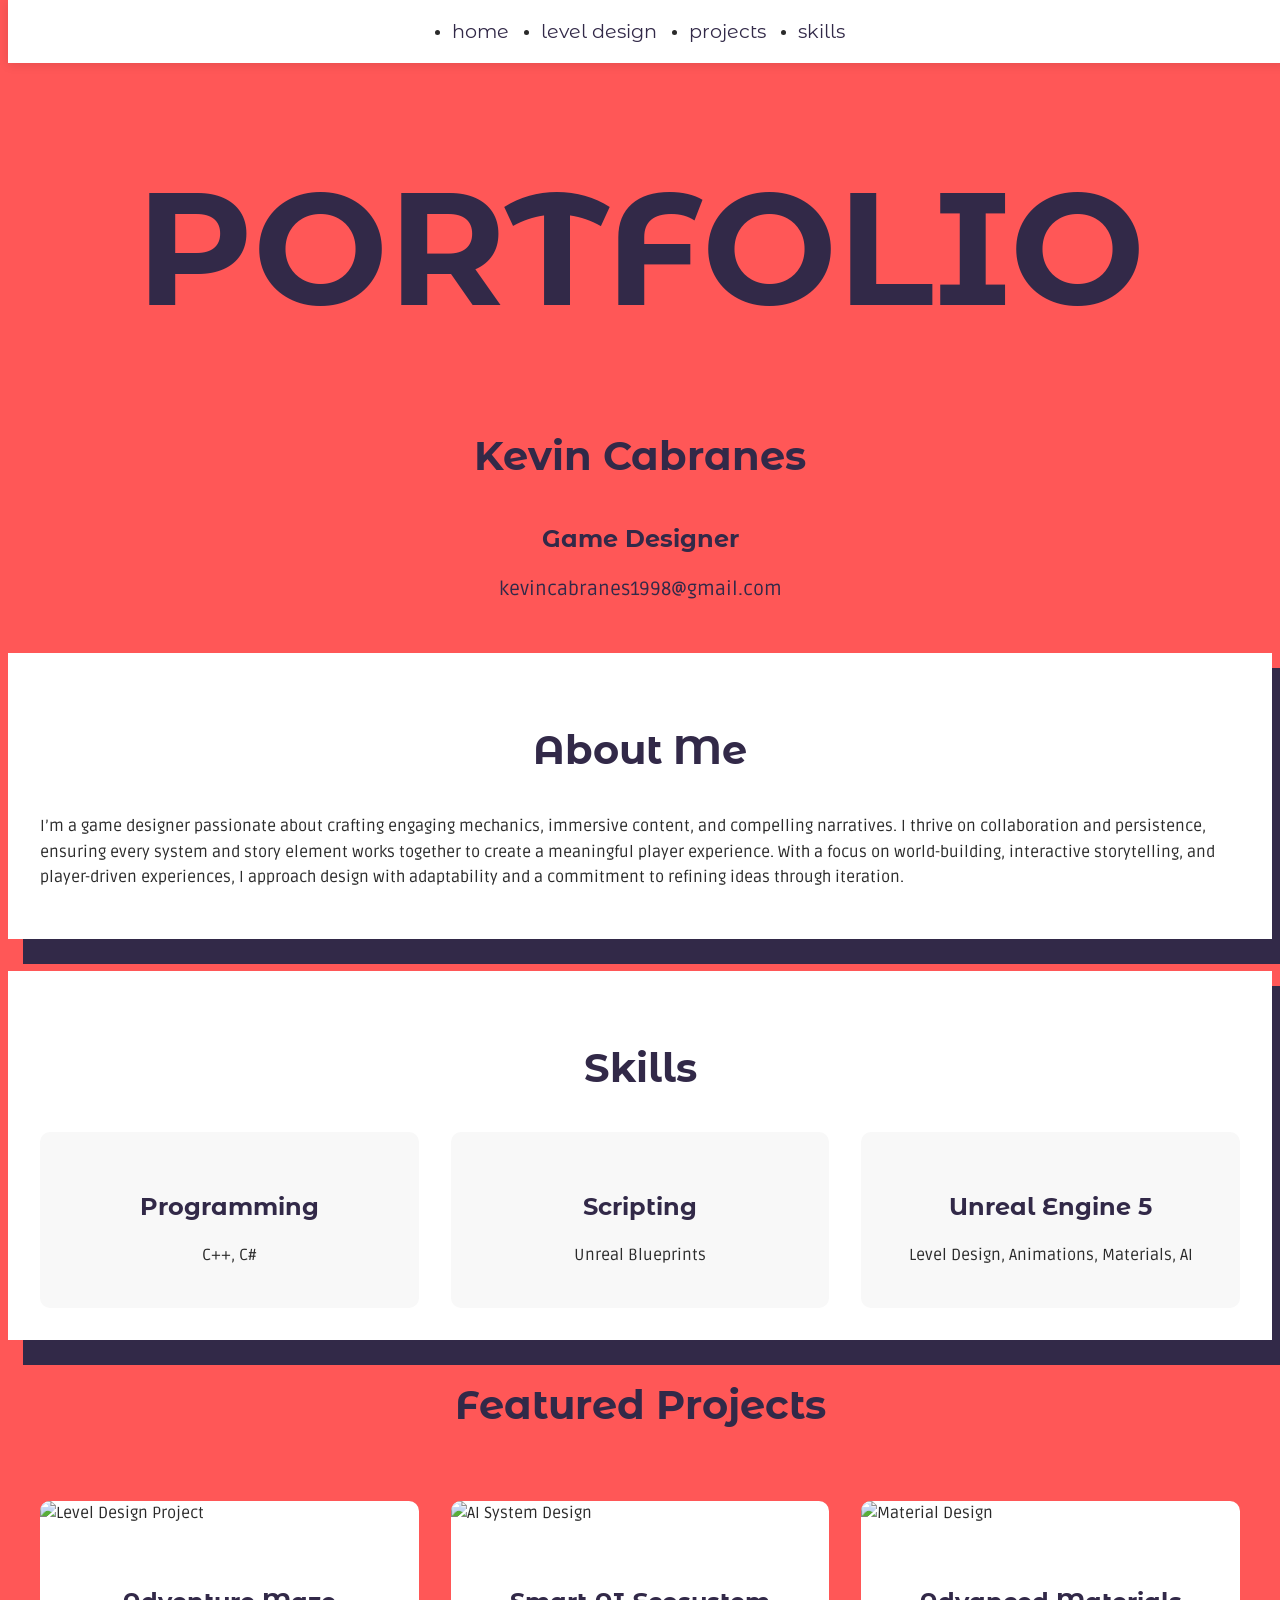
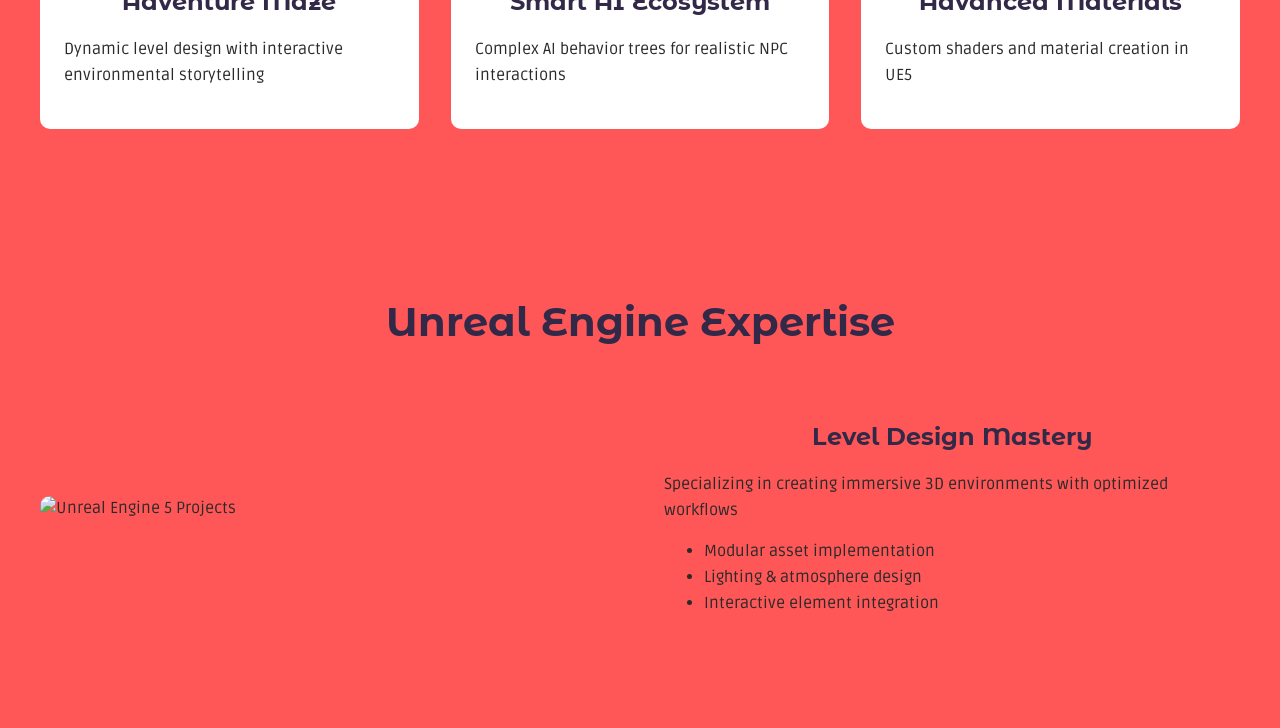
==== index.html @ a1270a38 "Update" ====
<!DOCTYPE html>
<html lang="en">
<head>
    <meta charset="UTF-8">
    <meta name="viewport" content="width=device-width, initial-scale=1.0">
    <title>Kevin Cabranes - Portfolio</title>
    <link rel="stylesheet" href="styles.css">
    <link href="https://fonts.googleapis.com/css2?family=Ruda:wght@400;700&display=swap" rel="stylesheet">
    <link href="https://fonts.googleapis.com/css2?family=Montserrat+Alternates:wght@700&display=swap" rel="stylesheet">
</head>
<body>
    <header>
        <nav>
            <ul>             
                <li><a href="#home">home</a></li>
                <li><a href="#level-design">level design</a></li>
                <li><a href="#presentation">projects</a></li>
                <li><a href="#skills">skills</a></li>
            </ul>
        </nav>
    </header>

    <main>
        <section id="home" class="portfolio">
            <h1>PORTFOLIO</h1>
        </section>

        <section class="name-info">
            <h2>Kevin Cabranes</h2>
            <h3>Game Designer</h3>
            
            <a href="mailto:kevincabranes1998@gmail.com" class="email">kevincabranes1998@gmail.com</a>
        </section>

        <section id="about" class="about-me card">
            <h2>About Me</h2>
            <p>
                I’m a game designer passionate about crafting engaging mechanics, immersive content, and compelling narratives. I thrive on collaboration and persistence, ensuring every system and story element works together to create a meaningful player experience. With a focus on world-building, interactive storytelling, and player-driven experiences, I approach design with adaptability and a commitment to refining ideas through iteration.
            </p>
        </section>

        <section id="skills" class="skills card">
            <h2>Skills</h2>
            <div class="skills-grid">
                <div class="skill-item">
                    <h3>Programming</h3>
                    <p>C++, C#</p>
                </div>
                <div class="skill-item">
                    <h3>Scripting</h3>
                    <p>Unreal Blueprints</p>
                </div>
                <div class="skill-item">
                    <h3>Unreal Engine 5</h3>
                    <p>Level Design, Animations, Materials, AI</p>
                </div>
            </div>
        </section>

        <section id="presentation" class="presentation">
            <h2>Featured Projects</h2>
            <div class="projects-grid">
                <article class="project-card">
                    <img src="images/project1.jpg" alt="Level Design Project">
                    <div class="project-info">
                        <h3>Adventure Maze</h3>
                        <p>Dynamic level design with interactive environmental storytelling</p>
                    </div>
                </article>
                <article class="project-card">
                    <img src="images/project2.jpg" alt="AI System Design">
                    <div class="project-info">
                        <h3>Smart AI Ecosystem</h3>
                        <p>Complex AI behavior trees for realistic NPC interactions</p>
                    </div>
                </article>
                <article class="project-card">
                    <img src="images/project3.jpg" alt="Material Design">
                    <div class="project-info">
                        <h3>Advanced Materials</h3>
                        <p>Custom shaders and material creation in UE5</p>
                    </div>
                </article>
            </div>
        </section>

        <section id="level-design" class="unreal-section">
            <h2>Unreal Engine Expertise</h2>
            <div class="engine-content">
                <img src="images/ue5-showcase.jpg" alt="Unreal Engine 5 Projects">
                <div class="engine-info">
                    <h3>Level Design Mastery</h3>
                    <p>Specializing in creating immersive 3D environments with optimized workflows</p>
                    <ul class="features-list">
                        <li>Modular asset implementation</li>
                        <li>Lighting & atmosphere design</li>
                        <li>Interactive element integration</li>
                    </ul>
                </div>
            </div>
        </section>
    </main>

    <script src="script.js"></script> 
</body>
</html>
---- styles.css ----
/* Base Styles a*/
:root {
    --primary-color: #ff5757;
    --secondary-color: #322948;
    --background-color: #fff;
    --text-dark: #2a2a2a;
}

body {
    background-color: var(--primary-color);
    color: var(--text-dark);
    font-family: 'Ruda', sans-serif;
    line-height: 1.6;
    padding-top: 80px;
}

/* Header & Navigation */
header {
    position: fixed;
    top: 0;
    width: 100%;
    background: var(--background-color);
    padding: 1rem 0;
    box-shadow: 0 2px 10px rgba(0,0,0,0.1);
    z-index: 1000;
}

nav ul {
    display: flex;
    justify-content: center;
    gap: 2rem;
    padding: 0;
    margin: 0;
}

nav a {
    color: var(--secondary-color);
    text-decoration: none;
    font-family: 'Montserrat Alternates', sans-serif;
    font-size: 1.2rem;
    transition: color 0.3s ease;
}

nav a:hover {
    color: var(--primary-color);
}

/* Main Content Sections */
.card {
    background: var(--background-color);
    margin: 2rem auto;
    padding: 2rem;
    max-width: 1200px;
    box-shadow: 20px 20px 0 5px var(--secondary-color);
}

.portfolio h1 , h3{
    font-size: clamp(4rem, 15vw, 10rem);
    color: var(--secondary-color);
    text-align: center;
    margin: 2rem 0;
    font-family: 'Montserrat Alternates', sans-serif;
}

.name-info {
    text-align: center;
    margin: 3rem 0;
}

.name-info h2 {
    font-size: 2.5rem;
    margin-bottom: 0.5rem;
}

.email {
    font-size: 1.2rem;
    color: var(--secondary-color);
    text-decoration: none;
}

/* Projects Grid */
.projects-grid {
    display: grid;
    grid-template-columns: repeat(auto-fit, minmax(300px, 1fr));
    gap: 2rem;
    padding: 2rem;
    max-width: 1400px;
    margin: 0 auto;
}

.project-card {
    background: var(--background-color);
    border-radius: 10px;
    overflow: hidden;
    transition: transform 0.3s ease;
}

.project-card:hover {
    transform: translateY(-5px);
}

.project-card img {
    width: 100%;
    height: 200px;
    object-fit: cover;
}

.project-info {
    padding: 1.5rem;
}

/* Skills Grid */
.skills-grid {
    display: grid;
    grid-template-columns: repeat(auto-fit, minmax(250px, 1fr));
    gap: 2rem;
    margin-top: 2rem;
}

.skill-item {
    text-align: center;
    padding: 1.5rem;
    background: #f8f8f8;
    border-radius: 10px;
}

/* Unreal Engine Section */
.unreal-section {
    max-width: 1400px;
    margin: 4rem auto;
    padding: 2rem;
}

.engine-content {
    display: grid;
    grid-template-columns: 1fr 1fr;
    gap: 3rem;
    align-items: center;
}

.engine-content img {
    width: 100%;
    border-radius: 10px;
}

@media (max-width: 768px) {
    .engine-content {
        grid-template-columns: 1fr;
    }
    
    nav ul {
        flex-wrap: wrap;
        gap: 1rem;
    }
    
    .projects-grid {
        grid-template-columns: 1fr;
    }
}

/* Typography */
h2 {
    font-family: 'Montserrat Alternates', sans-serif;
    color: var(--secondary-color);
    font-size: 2.5rem;
    margin-bottom: 2rem;
    text-align: center;
}

h3 {
    font-size: 1.5rem;
    margin-bottom: 1rem;
}
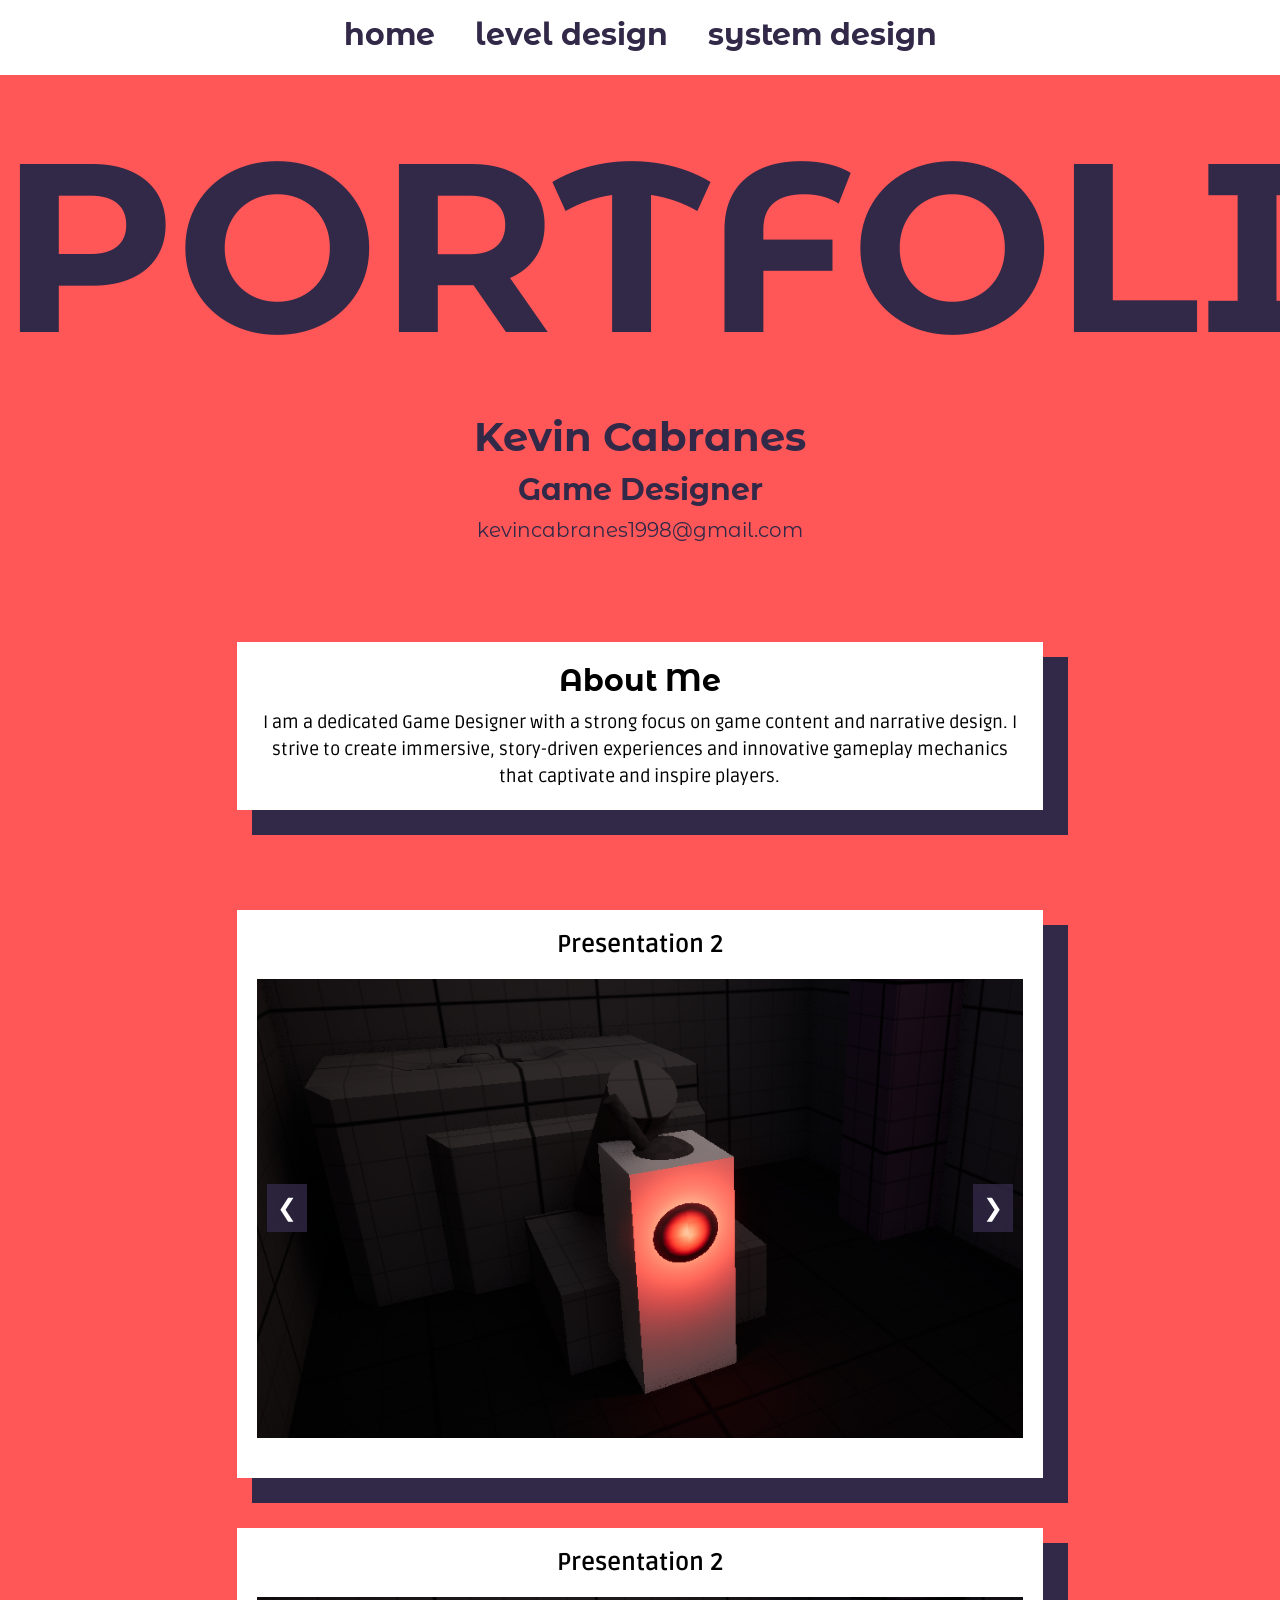
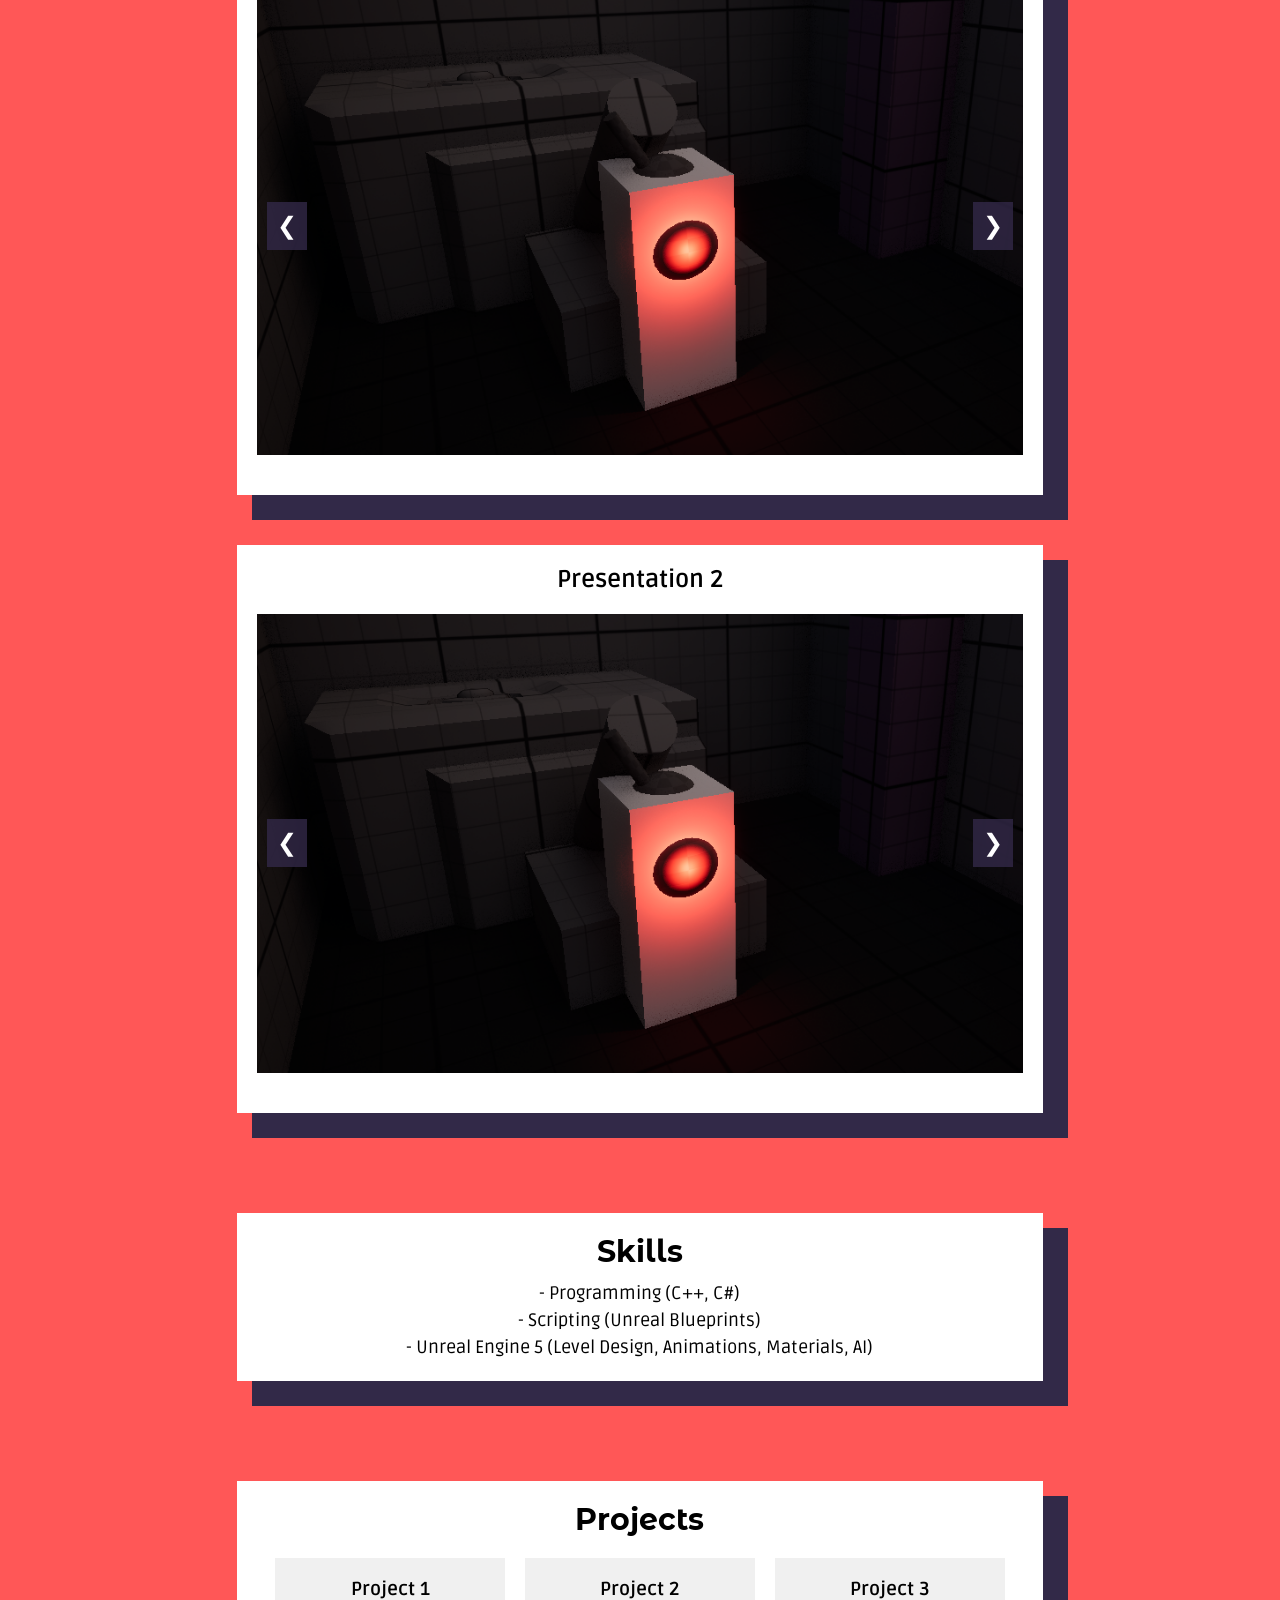
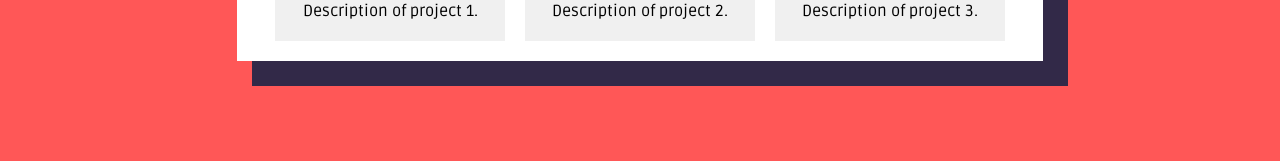
==== commit fb0efdae: "Diablo" ====
--- a/index.html
+++ b/index.html
@@ -1,106 +1,99 @@
 <!DOCTYPE html>
 <html lang="en">
 <head>
-    <meta charset="UTF-8">
-    <meta name="viewport" content="width=device-width, initial-scale=1.0">
-    <title>Kevin Cabranes - Portfolio</title>
-    <link rel="stylesheet" href="styles.css">
-    <link href="https://fonts.googleapis.com/css2?family=Ruda:wght@400;700&display=swap" rel="stylesheet">
-    <link href="https://fonts.googleapis.com/css2?family=Montserrat+Alternates:wght@700&display=swap" rel="stylesheet">
+  <meta charset="UTF-8" />
+  <meta name="viewport" content="width=device-width, initial-scale=1.0" />
+  <meta name="description" content="Kevin Cabranes Portfolio - Game Design and Level Design" />
+  <title>Kevin Cabranes Portfolio</title>
+  <link rel="stylesheet" href="styles.css" />
+  <!-- Google Fonts -->
+  <link href="https://fonts.googleapis.com/css2?family=Ruda:wght@400;700&display=swap" rel="stylesheet" />
+  <link href="https://fonts.googleapis.com/css2?family=Montserrat+Alternates:wght@700&display=swap" rel="stylesheet" />
 </head>
 <body>
-    <header>
-        <nav>
-            <ul>             
-                <li><a href="#home">home</a></li>
-                <li><a href="#level-design">level design</a></li>
-                <li><a href="#presentation">projects</a></li>
-                <li><a href="#skills">skills</a></li>
-            </ul>
-        </nav>
-    </header>
+  <header>
+    <nav>
+      <ul>
+        <li class="home"><a href="index.html">home</a></li>
+        <li class="gamedesign"><a href="#LevelDesign">level design</a></li>
+        <li class="animation"><a href="#">system design</a></li>
+      </ul>
+    </nav>
+  </header>
 
-    <main>
-        <section id="home" class="portfolio">
-            <h1>PORTFOLIO</h1>
-        </section>
+  <section class="portfolio">
+    <h1>PORTFOLIO</h1>
+  </section>
 
-        <section class="name-info">
-            <h2>Kevin Cabranes</h2>
-            <h3>Game Designer</h3>
-            
-            <a href="mailto:kevincabranes1998@gmail.com" class="email">kevincabranes1998@gmail.com</a>
-        </section>
+  <section class="NameInfo">
+    <h3>Kevin Cabranes</h3>
+    <h4>Game Designer</h4>
+    <p>kevincabranes1998@gmail.com</p>
+  </section>
 
-        <section id="about" class="about-me card">
-            <h2>About Me</h2>
-            <p>
-                I’m a game designer passionate about crafting engaging mechanics, immersive content, and compelling narratives. I thrive on collaboration and persistence, ensuring every system and story element works together to create a meaningful player experience. With a focus on world-building, interactive storytelling, and player-driven experiences, I approach design with adaptability and a commitment to refining ideas through iteration.
-            </p>
-        </section>
+  <section class="about-me" id="aboutme">
+    <h2>About Me</h2>
+    <p>
+      I am a dedicated Game Designer with a strong focus on game content and narrative design. I strive to create immersive, story-driven experiences and innovative gameplay mechanics that captivate and inspire players.
+    </p>
+  </section>
 
-        <section id="skills" class="skills card">
-            <h2>Skills</h2>
-            <div class="skills-grid">
-                <div class="skill-item">
-                    <h3>Programming</h3>
-                    <p>C++, C#</p>
-                </div>
-                <div class="skill-item">
-                    <h3>Scripting</h3>
-                    <p>Unreal Blueprints</p>
-                </div>
-                <div class="skill-item">
-                    <h3>Unreal Engine 5</h3>
-                    <p>Level Design, Animations, Materials, AI</p>
-                </div>
-            </div>
-        </section>
+  <!-- Presentation Slider moved right after About Me -->
+  <section class="slider" id="slider2">
+    <h2>Presentation 2</h2>
+    <div class="slider-container" data-images='["images/Affordance.png", "images/GuidingLines.png", "images/Landmarks.png"]'>
+      <button class="slider-btn prev">&#10094;</button>
+      <img class="slider-image" src="images/Affordance.png" alt="Slide 1" />
+      <button class="slider-btn next">&#10095;</button>
+    </div>
+  </section>
 
-        <section id="presentation" class="presentation">
-            <h2>Featured Projects</h2>
-            <div class="projects-grid">
-                <article class="project-card">
-                    <img src="images/project1.jpg" alt="Level Design Project">
-                    <div class="project-info">
-                        <h3>Adventure Maze</h3>
-                        <p>Dynamic level design with interactive environmental storytelling</p>
-                    </div>
-                </article>
-                <article class="project-card">
-                    <img src="images/project2.jpg" alt="AI System Design">
-                    <div class="project-info">
-                        <h3>Smart AI Ecosystem</h3>
-                        <p>Complex AI behavior trees for realistic NPC interactions</p>
-                    </div>
-                </article>
-                <article class="project-card">
-                    <img src="images/project3.jpg" alt="Material Design">
-                    <div class="project-info">
-                        <h3>Advanced Materials</h3>
-                        <p>Custom shaders and material creation in UE5</p>
-                    </div>
-                </article>
-            </div>
-        </section>
 
-        <section id="level-design" class="unreal-section">
-            <h2>Unreal Engine Expertise</h2>
-            <div class="engine-content">
-                <img src="images/ue5-showcase.jpg" alt="Unreal Engine 5 Projects">
-                <div class="engine-info">
-                    <h3>Level Design Mastery</h3>
-                    <p>Specializing in creating immersive 3D environments with optimized workflows</p>
-                    <ul class="features-list">
-                        <li>Modular asset implementation</li>
-                        <li>Lighting & atmosphere design</li>
-                        <li>Interactive element integration</li>
-                    </ul>
-                </div>
-            </div>
-        </section>
-    </main>
+  <section class="slider" id="slider2">
+    <h2>Presentation 2</h2>
+    <div class="slider-container" data-images='["images/Affordance.png", "images/GuidingLines.png", "images/Landmarks.png"]'>
+      <button class="slider-btn prev">&#10094;</button>
+      <img class="slider-image" src="images/Affordance.png" alt="Slide 1" />
+      <button class="slider-btn next">&#10095;</button>
+    </div>
+  </section>
 
-    <script src="script.js"></script> 
+  <section class="slider" id="slider2">
+    <h2>Presentation 2</h2>
+    <div class="slider-container" data-images='["images/Affordance.png", "images/GuidingLines.png", "images/Landmarks.png"]'>
+      <button class="slider-btn prev">&#10094;</button>
+      <img class="slider-image" src="images/Affordance.png" alt="Slide 1" />
+      <button class="slider-btn next">&#10095;</button>
+    </div>
+  </section>
+
+  <section class="experience">
+    <h2>Skills</h2>
+    <p>- Programming (C++, C#)</p>
+    <p>- Scripting (Unreal Blueprints)</p>
+    <p>- Unreal Engine 5 (Level Design, Animations, Materials, AI)</p>
+  </section>
+
+
+  <!-- Projects Section with Floating Boxes -->
+  <section class="projects">
+    <h2>Projects</h2>
+    <div class="project-container">
+      <div class="project-box">
+        <h3>Project 1</h3>
+        <p>Description of project 1.</p>
+      </div>
+      <div class="project-box">
+        <h3>Project 2</h3>
+        <p>Description of project 2.</p>
+      </div>
+      <div class="project-box">
+        <h3>Project 3</h3>
+        <p>Description of project 3.</p>
+      </div>
+    </div>
+  </section>
+
+  <script src="script.js"></script>
 </body>
-</html>+</html>
--- a/styles.css
+++ b/styles.css
@@ -1,173 +1,251 @@
-/* Base Styles a*/
-:root {
-    --primary-color: #ff5757;
-    --secondary-color: #322948;
-    --background-color: #fff;
-    --text-dark: #2a2a2a;
-}
-
-body {
-    background-color: var(--primary-color);
-    color: var(--text-dark);
+/* Reset basic elements */
+* {
+    box-sizing: border-box;
+    margin: 0;
+    padding: 0;
+  }
+  
+  /* Body styling */
+  body {
+    background-color: #ff5757;
     font-family: 'Ruda', sans-serif;
-    line-height: 1.6;
-    padding-top: 80px;
-}
-
-/* Header & Navigation */
-header {
+  }
+  
+  /* Header and Navigation with slide-down animation */
+  header {
+    padding: 1rem;
     position: fixed;
+    height: 75px;
+    width: 100%;
     top: 0;
-    width: 100%;
-    background: var(--background-color);
-    padding: 1rem 0;
-    box-shadow: 0 2px 10px rgba(0,0,0,0.1);
+    left: 0;
+    background-color: #fff;
+    text-align: center;
     z-index: 1000;
-}
-
-nav ul {
+    animation: slideDown 1s ease;
+  }
+  
+  @keyframes slideDown {
+    from {
+      transform: translateY(-100%);
+    }
+    to {
+      transform: translateY(0);
+    }
+  }
+  
+  header nav ul {
     display: flex;
     justify-content: center;
-    gap: 2rem;
-    padding: 0;
-    margin: 0;
-}
-
-nav a {
-    color: var(--secondary-color);
+    list-style: none;
+  }
+  
+  header nav ul li {
+    margin: 0 20px;
+  }
+  
+  header nav ul li a {
     text-decoration: none;
     font-family: 'Montserrat Alternates', sans-serif;
-    font-size: 1.2rem;
-    transition: color 0.3s ease;
-}
-
-nav a:hover {
-    color: var(--primary-color);
-}
-
-/* Main Content Sections */
-.card {
-    background: var(--background-color);
-    margin: 2rem auto;
-    padding: 2rem;
-    max-width: 1200px;
-    box-shadow: 20px 20px 0 5px var(--secondary-color);
-}
-
-.portfolio h1 , h3{
-    font-size: clamp(4rem, 15vw, 10rem);
-    color: var(--secondary-color);
-    text-align: center;
-    margin: 2rem 0;
-    font-family: 'Montserrat Alternates', sans-serif;
-}
-
-.name-info {
-    text-align: center;
-    margin: 3rem 0;
-}
-
-.name-info h2 {
-    font-size: 2.5rem;
-    margin-bottom: 0.5rem;
-}
-
-.email {
-    font-size: 1.2rem;
-    color: var(--secondary-color);
-    text-decoration: none;
-}
-
-/* Projects Grid */
-.projects-grid {
-    display: grid;
-    grid-template-columns: repeat(auto-fit, minmax(300px, 1fr));
-    gap: 2rem;
-    padding: 2rem;
-    max-width: 1400px;
+    color: #322948;
+    font-size: 30px;
+    font-weight: bold;
+  }
+  
+  /* Portfolio Section */
+  .portfolio {
+    text-align: center;
+    color: #322948;
+    font-family: 'Montserrat Alternates', sans-serif;
+    font-size: 160px;
+    margin-top: 100px; /* Prevents overlap with the fixed header */
+  }
+  
+  /* Name and Info Section */
+  .NameInfo {
+    text-align: center;
+    font-family: 'Montserrat Alternates', sans-serif;
+    color: #322948;
+    margin: 20px 0;
+  }
+  
+  .NameInfo h3 {
+    font-size: 40px;
+  }
+  
+  .NameInfo h4 {
+    font-size: 30px;
+    margin: 10px 0;
+  }
+  
+  .NameInfo p {
+    font-size: 20px;
+  }
+  
+  /* About Me Section */
+  .about-me {
+    background-color: #fff;
+    margin: 100px auto;
+    padding: 20px;
+    width: 63%;
+    box-shadow: 20px 20px 0px 5px #322948;
+    text-align: center;
+  }
+  
+  .about-me h2 {
+    font-size: 30px;
+    font-family: 'Montserrat Alternates', sans-serif;
+    margin-bottom: 10px;
+  }
+  
+  .about-me p {
+    font-size: 18px;
+    line-height: 1.5;
+  }
+  
+  /* Slider Presentation Section */
+  .slider {
+    background-color: #fff;
+    margin: 50px auto;
+    padding: 20px;
+    width: 63%;
+    box-shadow: 20px 20px 0px 5px #322948;
+    text-align: center;
+  }
+  
+  .slider-container {
+    position: relative;
+    max-width: 100%;
+    margin: 20px auto;
+  }
+  
+  .slider-container img.slider-image {
+    width: 100%;
+    height: auto;
+    display: block;
+  }
+  
+  .slider-btn {
+    position: absolute;
+    top: 50%;
+    transform: translateY(-50%);
+    background-color: rgba(50, 41, 72, 0.8);
+    color: #fff;
+    border: none;
+    padding: 10px;
+    cursor: pointer;
+    font-size: 24px;
+  }
+  
+  .slider-btn.prev {
+    left: 10px;
+  }
+  
+  .slider-btn.next {
+    right: 10px;
+  }
+  
+  /* Experience Section */
+  .experience {
+    background-color: #fff;
+    margin: 100px auto;
+    padding: 20px;
+    width: 63%;
+    box-shadow: 20px 20px 0px 5px #322948;
+    text-align: center;
+  }
+  
+  .experience h2 {
+    font-size: 30px;
+    font-family: 'Montserrat Alternates', sans-serif;
+    margin-bottom: 10px;
+  }
+  
+  .experience p {
+    font-size: 18px;
+    line-height: 1.5;
+  }
+  
+  /* Unreal Engine Section */
+  .unreal-engineLabel {
+    padding-top: 15%;
+    margin-left: -15%;
+  }
+  
+  .UnrealText {
+    aspect-ratio: 16/10;
+    height: 300px;
+    width: 60%;
+    display: block;
     margin: 0 auto;
-}
-
-.project-card {
-    background: var(--background-color);
-    border-radius: 10px;
-    overflow: hidden;
-    transition: transform 0.3s ease;
-}
-
-.project-card:hover {
-    transform: translateY(-5px);
-}
-
-.project-card img {
-    width: 100%;
-    height: 200px;
-    object-fit: cover;
-}
-
-.project-info {
-    padding: 1.5rem;
-}
-
-/* Skills Grid */
-.skills-grid {
-    display: grid;
-    grid-template-columns: repeat(auto-fit, minmax(250px, 1fr));
-    gap: 2rem;
-    margin-top: 2rem;
-}
-
-.skill-item {
-    text-align: center;
-    padding: 1.5rem;
-    background: #f8f8f8;
-    border-radius: 10px;
-}
-
-/* Unreal Engine Section */
-.unreal-section {
-    max-width: 1400px;
-    margin: 4rem auto;
-    padding: 2rem;
-}
-
-.engine-content {
-    display: grid;
-    grid-template-columns: 1fr 1fr;
-    gap: 3rem;
-    align-items: center;
-}
-
-.engine-content img {
-    width: 100%;
-    border-radius: 10px;
-}
-
-@media (max-width: 768px) {
-    .engine-content {
-        grid-template-columns: 1fr;
-    }
-    
-    nav ul {
-        flex-wrap: wrap;
-        gap: 1rem;
-    }
-    
-    .projects-grid {
-        grid-template-columns: 1fr;
-    }
-}
-
-/* Typography */
-h2 {
-    font-family: 'Montserrat Alternates', sans-serif;
-    color: var(--secondary-color);
-    font-size: 2.5rem;
-    margin-bottom: 2rem;
-    text-align: center;
-}
-
-h3 {
-    font-size: 1.5rem;
-    margin-bottom: 1rem;
-}+  }
+  
+  /* Level Design Section */
+  .DesignText {
+    padding-top: 10%;
+    padding-left: 30%;
+    height: 60px;
+    width: 800px;
+    display: block;
+    margin: 0 auto;
+  }
+  
+  /* Projects Section with Floating Boxes */
+  .projects {
+    background-color: #fff;
+    margin: 100px auto;
+    padding: 20px;
+    width: 63%;
+    box-shadow: 20px 20px 0px 5px #322948;
+    text-align: center;
+  }
+  
+  .projects h2 {
+    font-size: 30px;
+    font-family: 'Montserrat Alternates', sans-serif;
+    margin-bottom: 20px;
+  }
+  
+  .project-container {
+    display: flex;
+    flex-wrap: wrap;
+    justify-content: center;
+    gap: 20px;
+  }
+  
+  .project-box {
+    background-color: #f0f0f0;
+    padding: 20px;
+    width: 30%;
+    transition: transform 0.3s ease, box-shadow 0.3s ease;
+    cursor: pointer;
+  }
+  
+  .project-box:hover {
+    transform: translateY(-10px);
+    box-shadow: 0 10px 20px rgba(0, 0, 0, 0.2);
+  }
+  
+  /* Responsive Styling */
+  @media screen and (max-width: 768px) {
+    .portfolio {
+      font-size: 80px;
+    }
+    .about-me,
+    .experience,
+    .slider,
+    .projects {
+      width: 90%;
+      margin: 50px auto;
+    }
+    header nav ul li {
+      margin: 0 10px;
+    }
+    header nav ul li a {
+      font-size: 20px;
+    }
+    .project-box {
+      width: 90%;
+    }
+  }
+  
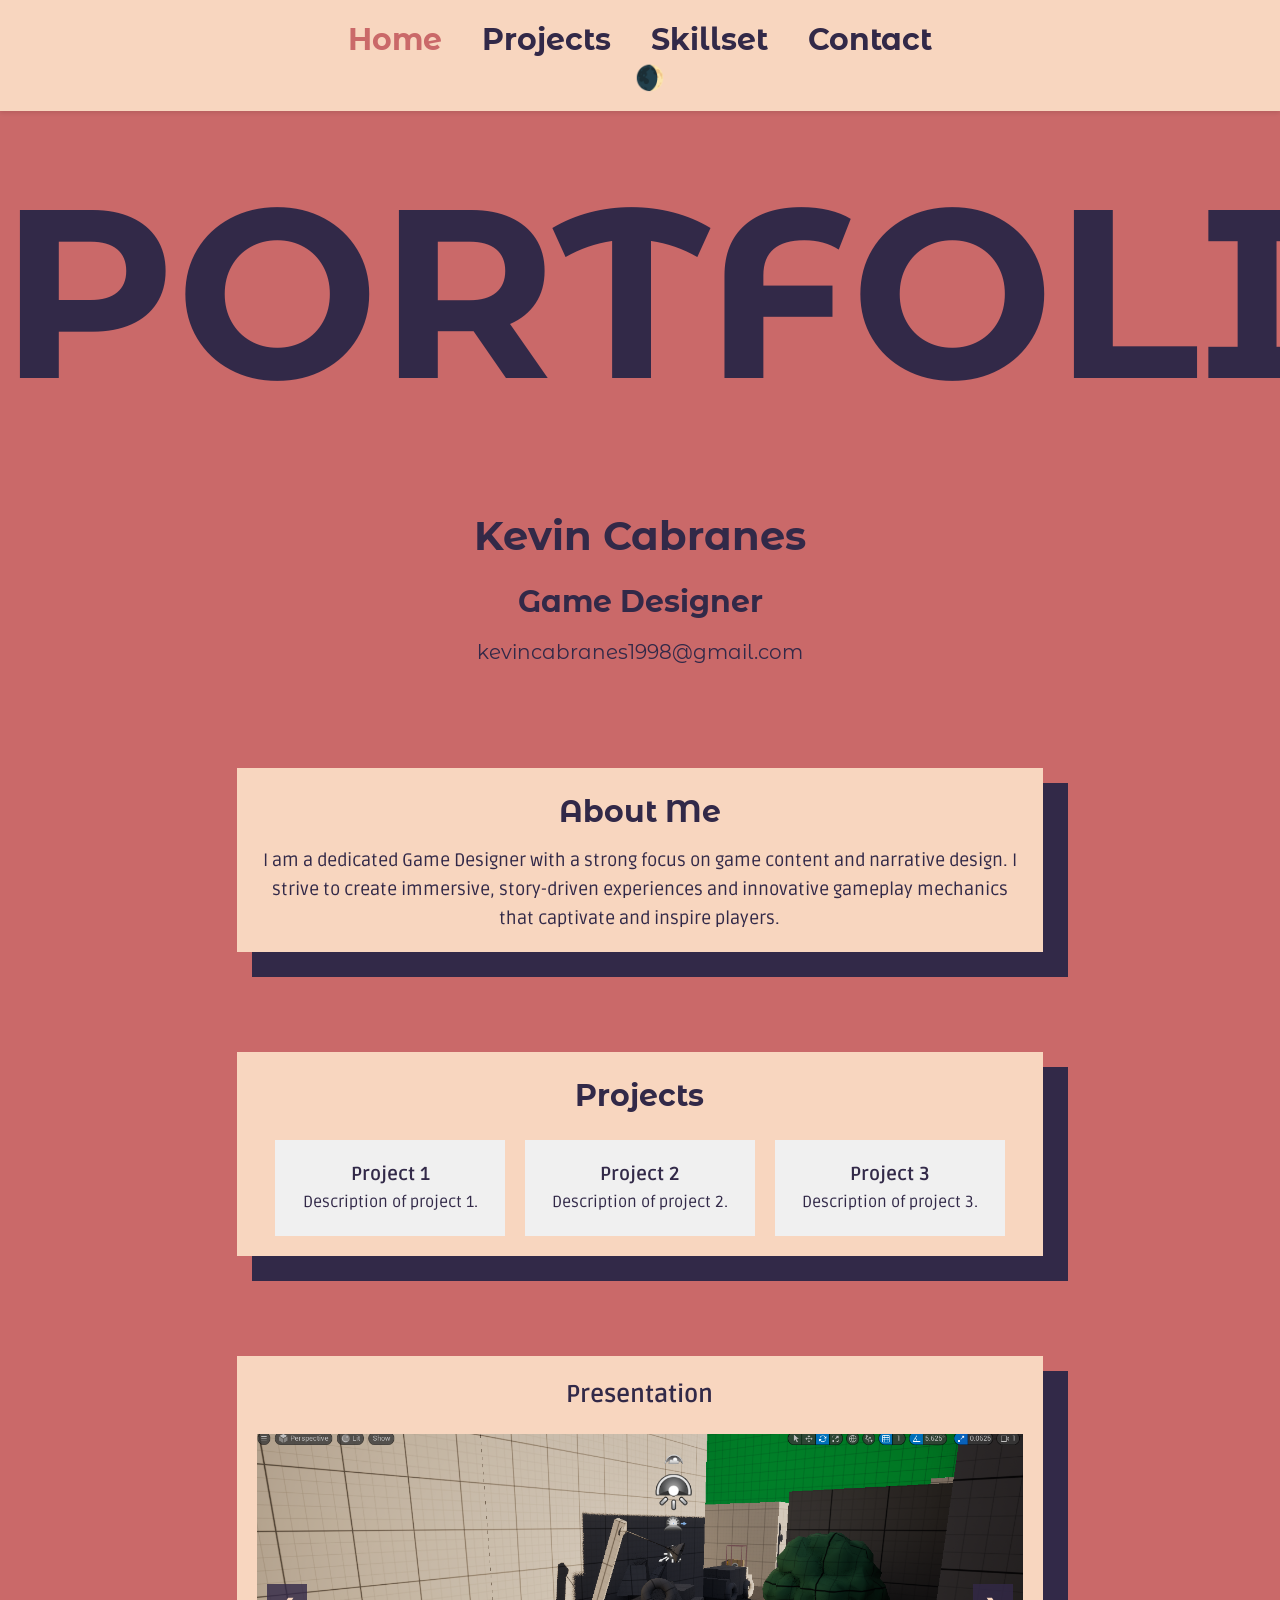
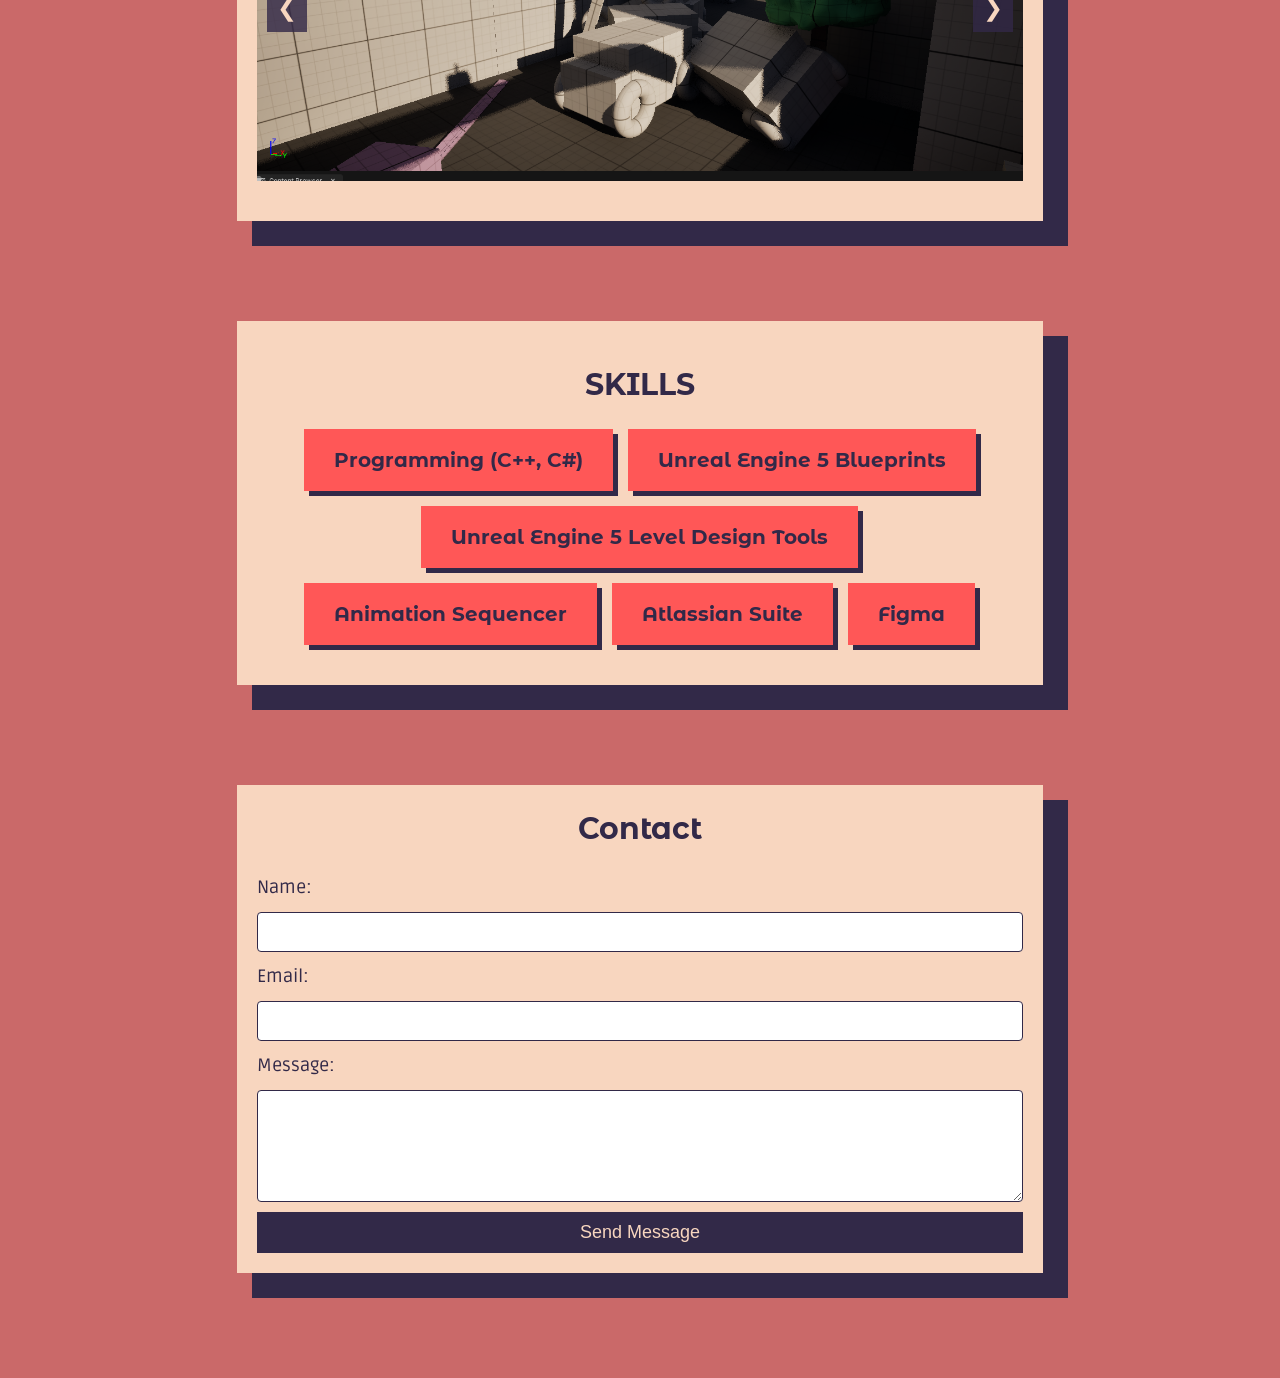
==== commit 43f49141: "yes" ====
--- a/index.html
+++ b/index.html
@@ -3,96 +3,122 @@
 <head>
   <meta charset="UTF-8" />
   <meta name="viewport" content="width=device-width, initial-scale=1.0" />
-  <meta name="description" content="Kevin Cabranes Portfolio - Game Design and Level Design" />
+  <!-- SEO & Social Meta Tags -->
+  <meta name="description" content="Kevin Cabranes Portfolio - Game Designer specializing in game content and narrative design." />
+  <meta name="keywords" content="Game Design, Narrative Design, Level Design, Portfolio" />
+  <meta property="og:title" content="Kevin Cabranes Portfolio" />
+  <meta property="og:description" content="Portfolio of Kevin Cabranes, a Game Designer focusing on immersive content and narrative design." />
+  <meta property="og:image" content="images/og-image.jpg" />
+  <meta property="og:url" content="https://yourdomain.com" />
+  <meta name="twitter:card" content="summary_large_image" />
+
   <title>Kevin Cabranes Portfolio</title>
   <link rel="stylesheet" href="styles.css" />
+  <link rel="manifest" href="manifest.json" />
   <!-- Google Fonts -->
   <link href="https://fonts.googleapis.com/css2?family=Ruda:wght@400;700&display=swap" rel="stylesheet" />
   <link href="https://fonts.googleapis.com/css2?family=Montserrat+Alternates:wght@700&display=swap" rel="stylesheet" />
 </head>
 <body>
+  <!-- Header with Navigation and Dark Mode Toggle -->
   <header>
-    <nav>
+    <nav role="navigation">
       <ul>
-        <li class="home"><a href="index.html">home</a></li>
-        <li class="gamedesign"><a href="#LevelDesign">level design</a></li>
-        <li class="animation"><a href="#">system design</a></li>
+        <li class="nav-item home"><a href="#home">Home</a></li>
+        <li class="nav-item gamedesign"><a href="#projects">Projects</a></li>
+        <li class="nav-item animation"><a href="#experience">Skillset</a></li>
+        <li class="nav-item animation"><a href="#contact">Contact</a></li>
+        
       </ul>
+      <button id="darkModeToggle" aria-label="Toggle Dark Mode">🌒</button>
     </nav>
   </header>
 
-  <section class="portfolio">
-    <h1>PORTFOLIO</h1>
-  </section>
+  <!-- Main Content -->
+  <main>
+    <!-- Portfolio Heading -->
+    <section id="home" class="portfolio">
+      <h1>PORTFOLIO</h1>
+    </section>
 
-  <section class="NameInfo">
-    <h3>Kevin Cabranes</h3>
-    <h4>Game Designer</h4>
-    <p>kevincabranes1998@gmail.com</p>
-  </section>
+    <!-- Name & Contact Info -->
+    <section class="NameInfo">
+      <h3>Kevin Cabranes</h3>
+      <h4>Game Designer</h4>
+      <p>kevincabranes1998@gmail.com</p>
+    </section>
 
-  <section class="about-me" id="aboutme">
-    <h2>About Me</h2>
-    <p>
-      I am a dedicated Game Designer with a strong focus on game content and narrative design. I strive to create immersive, story-driven experiences and innovative gameplay mechanics that captivate and inspire players.
-    </p>
-  </section>
+    <!-- About Me Section -->
+    <section class="about-me" id="aboutme">
+      <h2>About Me</h2>
+      <p>
+        I am a dedicated Game Designer with a strong focus on game content and narrative design. I strive to create immersive, story-driven experiences and innovative gameplay mechanics that captivate and inspire players.
+      </p>
+    </section>
+    
 
-  <!-- Presentation Slider moved right after About Me -->
-  <section class="slider" id="slider2">
-    <h2>Presentation 2</h2>
-    <div class="slider-container" data-images='["images/Affordance.png", "images/GuidingLines.png", "images/Landmarks.png"]'>
-      <button class="slider-btn prev">&#10094;</button>
-      <img class="slider-image" src="images/Affordance.png" alt="Slide 1" />
-      <button class="slider-btn next">&#10095;</button>
-    </div>
-  </section>
+    <!-- Projects Section with Floating Boxes -->
+    <section class="projects" id="projects">
+        <h2>Projects</h2>
+        <div class="project-container">
+          <div class="project-box">
+            <h3>Project 1</h3>
+            <p>Description of project 1.</p>
+          </div>
+          <div class="project-box">
+            <h3>Project 2</h3>
+            <p>Description of project 2.</p>
+          </div>
+          <div class="project-box">
+            <h3>Project 3</h3>
+            <p>Description of project 3.</p>
+          </div>
+        </div>
+      </section>
+  
+    <!-- Presentation Slider (Using Data Attributes for Images) -->
+    <section class="slider" id="slider1">
+      <h2>Presentation</h2>
+      <div class="slider-container" data-images='["images/Landmarks.png", "images/Affordance.png", "images/GuidingLines.png"]'>
+        <button class="slider-btn prev" aria-label="Previous Slide">&#10094;</button>
+        <img class="slider-image" src="images/Landmarks.png" alt="Slide 1" loading="lazy" />
+        <button class="slider-btn next" aria-label="Next Slide">&#10095;</button>
+      </div>
+    </section>
 
+    <!-- Skills Section -->
+    <section class="experience" id="experience">
+        <h2>Skills</h2>
+        <div class="skills-container">
+            <div class="skill-card">Programming (C++, C#)</div>
+            <div class="skill-card">Unreal Engine 5 Blueprints</div>
+            <div class="skill-card">Unreal Engine 5 Level Design Tools</div>
+            <div class="skill-card">Animation Sequencer</div>
+            <div class="skill-card">Atlassian Suite</div>
+            <div class="skill-card">Figma</div>
+        </div>
+    </section>
 
-  <section class="slider" id="slider2">
-    <h2>Presentation 2</h2>
-    <div class="slider-container" data-images='["images/Affordance.png", "images/GuidingLines.png", "images/Landmarks.png"]'>
-      <button class="slider-btn prev">&#10094;</button>
-      <img class="slider-image" src="images/Affordance.png" alt="Slide 1" />
-      <button class="slider-btn next">&#10095;</button>
-    </div>
-  </section>
+    <!-- Contact / Call-to-Action Section -->
+    <section class="contact" id="contact">
+      <h2>Contact</h2>
+      <form id="contactForm" action="mailto:kevincabranes1998@gmail.com" method="post" enctype="text/plain">
+        <label for="name">Name:</label>
+        <input type="text" id="name" name="name" required />
+        <label for="email">Email:</label>
+        <input type="email" id="email" name="email" required />
+        <label for="message">Message:</label>
+        <textarea id="message" name="message" rows="5" required></textarea>
+        <button type="submit">Send Message</button>
+      </form>
+    </section>
+  </main>
 
-  <section class="slider" id="slider2">
-    <h2>Presentation 2</h2>
-    <div class="slider-container" data-images='["images/Affordance.png", "images/GuidingLines.png", "images/Landmarks.png"]'>
-      <button class="slider-btn prev">&#10094;</button>
-      <img class="slider-image" src="images/Affordance.png" alt="Slide 1" />
-      <button class="slider-btn next">&#10095;</button>
-    </div>
-  </section>
+  <!-- Back-to-Top Button -->
+  <button id="backToTop" aria-label="Back to Top">↑</button>
 
-  <section class="experience">
-    <h2>Skills</h2>
-    <p>- Programming (C++, C#)</p>
-    <p>- Scripting (Unreal Blueprints)</p>
-    <p>- Unreal Engine 5 (Level Design, Animations, Materials, AI)</p>
-  </section>
-
-
-  <!-- Projects Section with Floating Boxes -->
-  <section class="projects">
-    <h2>Projects</h2>
-    <div class="project-container">
-      <div class="project-box">
-        <h3>Project 1</h3>
-        <p>Description of project 1.</p>
-      </div>
-      <div class="project-box">
-        <h3>Project 2</h3>
-        <p>Description of project 2.</p>
-      </div>
-      <div class="project-box">
-        <h3>Project 3</h3>
-        <p>Description of project 3.</p>
-      </div>
-    </div>
-  </section>
+  <!-- Fallback for users with JavaScript disabled -->
+  <noscript>Please enable JavaScript to view the full functionality of this site.</noscript>
 
   <script src="script.js"></script>
 </body>
--- a/styles.css
+++ b/styles.css
@@ -1,28 +1,64 @@
-/* Reset basic elements */
-* {
+/* CSS Variables */
+:root {
+    --primary-color: #322948;
+    --secondary-color: #ca6969;
+    --dark-primarycolor: #1b1a1a;
+    --dark-secondarycolor: #161616;
+    --light-color: #f8d6bf;
+    --dark-bg: #1e1e1e;
+    --transition-speed: 0.3s;
+    --font-main: 'Ruda', sans-serif;
+    --font-heading: 'Montserrat Alternates', sans-serif;
+  }
+  
+  /* Dark Mode Styles */
+  body.dark-mode {
+    background-color: var(--dark-bg);
+    color: var(--dark-primarycolor);
+  }
+  
+  body.dark-mode header,
+  body.dark-mode .about-me,
+  body.dark-mode .experience,
+  body.dark-mode .slider,
+  body.dark-mode .projects,
+  body.dark-mode .contact {
+    background-color: #333;
+    box-shadow: 20px 20px 0px 5px var(--dark-secondarycolor);
+  }
+  
+  /* Smooth Scrolling */
+  html {
+    scroll-behavior: smooth;
+  }
+  
+  /* Reset */
+  * {
     box-sizing: border-box;
     margin: 0;
     padding: 0;
   }
   
-  /* Body styling */
+  /* Body */
   body {
-    background-color: #ff5757;
-    font-family: 'Ruda', sans-serif;
-  }
-  
-  /* Header and Navigation with slide-down animation */
+    background-color: var(--secondary-color);
+    font-family: var(--font-main);
+    line-height: 1.6;
+    color: var(--primary-color);
+  }
+  
+  /* Header & Navigation */
   header {
     padding: 1rem;
     position: fixed;
-    height: 75px;
     width: 100%;
     top: 0;
     left: 0;
-    background-color: #fff;
+    background-color: var(--light-color);
     text-align: center;
     z-index: 1000;
     animation: slideDown 1s ease;
+    box-shadow: 0 2px 4px rgba(0, 0, 0, 0.1);
   }
   
   @keyframes slideDown {
@@ -46,70 +82,84 @@
   
   header nav ul li a {
     text-decoration: none;
-    font-family: 'Montserrat Alternates', sans-serif;
-    color: #322948;
-    font-size: 30px;
+    font-family: var(--font-heading);
+    color: var(--primary-color);
+    font-size: 1.875rem;
     font-weight: bold;
+    transition: color var(--transition-speed);
+  }
+  
+  header nav ul li a:hover,
+  header nav ul li a.active {
+    color: var(--secondary-color);
+  }
+  
+  /* Dark Mode Toggle Button */
+  #darkModeToggle {
+    background: none;
+    border: none;
+    font-size: 1.5rem;
+    cursor: pointer;
+    margin-left: 20px;
   }
   
   /* Portfolio Section */
   .portfolio {
     text-align: center;
-    color: #322948;
-    font-family: 'Montserrat Alternates', sans-serif;
-    font-size: 160px;
-    margin-top: 100px; /* Prevents overlap with the fixed header */
-  }
-  
-  /* Name and Info Section */
+    color: var(--primary-color);
+    font-family: var(--font-heading);
+    font-size: 10rem;
+    margin-top: 100px; /* Offset for fixed header */
+  }
+  
+  /* Name Info Section */
   .NameInfo {
     text-align: center;
-    font-family: 'Montserrat Alternates', sans-serif;
-    color: #322948;
+    font-family: var(--font-heading);
+    color: var(--primary-color);
     margin: 20px 0;
   }
   
   .NameInfo h3 {
-    font-size: 40px;
+    font-size: 2.5rem;
   }
   
   .NameInfo h4 {
-    font-size: 30px;
+    font-size: 1.875rem;
     margin: 10px 0;
   }
   
   .NameInfo p {
-    font-size: 20px;
+    font-size: 1.25rem;
   }
   
   /* About Me Section */
   .about-me {
-    background-color: #fff;
+    background-color: var(--light-color);
     margin: 100px auto;
     padding: 20px;
     width: 63%;
-    box-shadow: 20px 20px 0px 5px #322948;
+    box-shadow: 20px 20px 0px 5px var(--primary-color);
     text-align: center;
   }
   
   .about-me h2 {
-    font-size: 30px;
-    font-family: 'Montserrat Alternates', sans-serif;
+    font-size: 1.875rem;
+    font-family: var(--font-heading);
     margin-bottom: 10px;
   }
   
   .about-me p {
-    font-size: 18px;
-    line-height: 1.5;
-  }
-  
-  /* Slider Presentation Section */
+    font-size: 1.125rem;
+  }
+  
+  /* Slider Section */
   .slider {
-    background-color: #fff;
+    background-color: var(--light-color);
     margin: 50px auto;
     padding: 20px;
     width: 63%;
-    box-shadow: 20px 20px 0px 5px #322948;
+    box-shadow: 20px 20px 0px 5px var(--primary-color);
     text-align: center;
   }
   
@@ -123,6 +173,8 @@
     width: 100%;
     height: auto;
     display: block;
+    transition: opacity 0.5s ease-in-out; /* Fade transition */
+    opacity: 1;
   }
   
   .slider-btn {
@@ -130,11 +182,16 @@
     top: 50%;
     transform: translateY(-50%);
     background-color: rgba(50, 41, 72, 0.8);
-    color: #fff;
+    color: var(--light-color);
     border: none;
     padding: 10px;
     cursor: pointer;
-    font-size: 24px;
+    font-size: 1.5rem;
+    transition: background-color var(--transition-speed);
+  }
+  
+  .slider-btn:hover {
+    background-color: rgba(50, 41, 72, 1);
   }
   
   .slider-btn.prev {
@@ -147,24 +204,52 @@
   
   /* Experience Section */
   .experience {
-    background-color: #fff;
+    background-color: var(--light-color);
     margin: 100px auto;
-    padding: 20px;
+    padding: 40px;
     width: 63%;
+    text-align: center;
     box-shadow: 20px 20px 0px 5px #322948;
-    text-align: center;
-  }
-  
-  .experience h2 {
+}
+
+/* Title */
+.experience h2 {
     font-size: 30px;
     font-family: 'Montserrat Alternates', sans-serif;
-    margin-bottom: 10px;
-  }
-  
-  .experience p {
-    font-size: 18px;
-    line-height: 1.5;
-  }
+    color: #322948;
+    margin-bottom: 20px;
+    text-transform: uppercase;
+}
+
+/* Skills Container */
+.skills-container {
+    display: flex;
+    flex-wrap: wrap;
+    justify-content: center;
+    gap: 15px;
+}
+
+/* Individual Skill Card */
+.skill-card {
+    background-color: #ff5757; /* Your primary red */
+    color: var(--primary-color);
+    font-family: 'Montserrat Alternates', sans-serif;
+    font-size: 20px;
+    font-weight: bold;
+    padding: 15px 30px;
+    box-shadow: 5px 5px 0px #322948;
+    transition: transform 0.3s ease-in-out, box-shadow 0.3s ease-in-out;
+    text-align: center;
+    cursor: pointer;
+}
+
+/* Hover Effect */
+.skill-card:hover {
+    transform: scale(1.1);
+    box-shadow: 10px 10px 0px #322948;
+    background-color: #d04646; /* Slightly darker red */
+}
+
   
   /* Unreal Engine Section */
   .unreal-engineLabel {
@@ -190,19 +275,19 @@
     margin: 0 auto;
   }
   
-  /* Projects Section with Floating Boxes */
+  /* Projects Section */
   .projects {
-    background-color: #fff;
+    background-color: var(--light-color);
     margin: 100px auto;
     padding: 20px;
     width: 63%;
-    box-shadow: 20px 20px 0px 5px #322948;
+    box-shadow: 20px 20px 0px 5px var(--primary-color);
     text-align: center;
   }
   
   .projects h2 {
-    font-size: 30px;
-    font-family: 'Montserrat Alternates', sans-serif;
+    font-size: 1.875rem;
+    font-family: var(--font-heading);
     margin-bottom: 20px;
   }
   
@@ -217,7 +302,7 @@
     background-color: #f0f0f0;
     padding: 20px;
     width: 30%;
-    transition: transform 0.3s ease, box-shadow 0.3s ease;
+    transition: transform var(--transition-speed), box-shadow var(--transition-speed);
     cursor: pointer;
   }
   
@@ -226,15 +311,85 @@
     box-shadow: 0 10px 20px rgba(0, 0, 0, 0.2);
   }
   
-  /* Responsive Styling */
+  /* Contact Section */
+  .contact {
+    background-color: var(--light-color);
+    margin: 100px auto;
+    padding: 20px;
+    width: 63%;
+    box-shadow: 20px 20px 0px 5px var(--primary-color);
+    text-align: center;
+  }
+  
+  .contact h2 {
+    font-size: 1.875rem;
+    font-family: var(--font-heading);
+    margin-bottom: 20px;
+  }
+  
+  .contact form {
+    display: flex;
+    flex-direction: column;
+    gap: 10px;
+  }
+  
+  .contact form label {
+    font-size: 1.125rem;
+    text-align: left;
+  }
+  
+  .contact form input,
+  .contact form textarea {
+    padding: 10px;
+    font-size: 1rem;
+    border: 1px solid var(--primary-color);
+    border-radius: 4px;
+  }
+  
+  .contact form button {
+    padding: 10px;
+    font-size: 1.125rem;
+    background-color: var(--primary-color);
+    color: var(--light-color);
+    border: none;
+    cursor: pointer;
+    transition: background-color var(--transition-speed);
+  }
+  
+  .contact form button:hover {
+    background-color: var(--secondary-color);
+  }
+  
+  /* Back-to-Top Button */
+  #backToTop {
+    position: fixed;
+    bottom: 30px;
+    right: 30px;
+    background-color: var(--primary-color);
+    color: var(--light-color);
+    border: none;
+    padding: 10px 15px;
+    font-size: 1.5rem;
+    cursor: pointer;
+    border-radius: 5px;
+    display: none;
+    transition: opacity var(--transition-speed);
+  }
+  
+  #backToTop.show {
+    display: block;
+  }
+  
+  /* Responsive Styles */
   @media screen and (max-width: 768px) {
     .portfolio {
-      font-size: 80px;
+      font-size: 5rem;
     }
     .about-me,
     .experience,
     .slider,
-    .projects {
+    .projects,
+    .contact {
       width: 90%;
       margin: 50px auto;
     }
@@ -242,7 +397,7 @@
       margin: 0 10px;
     }
     header nav ul li a {
-      font-size: 20px;
+      font-size: 1.25rem;
     }
     .project-box {
       width: 90%;
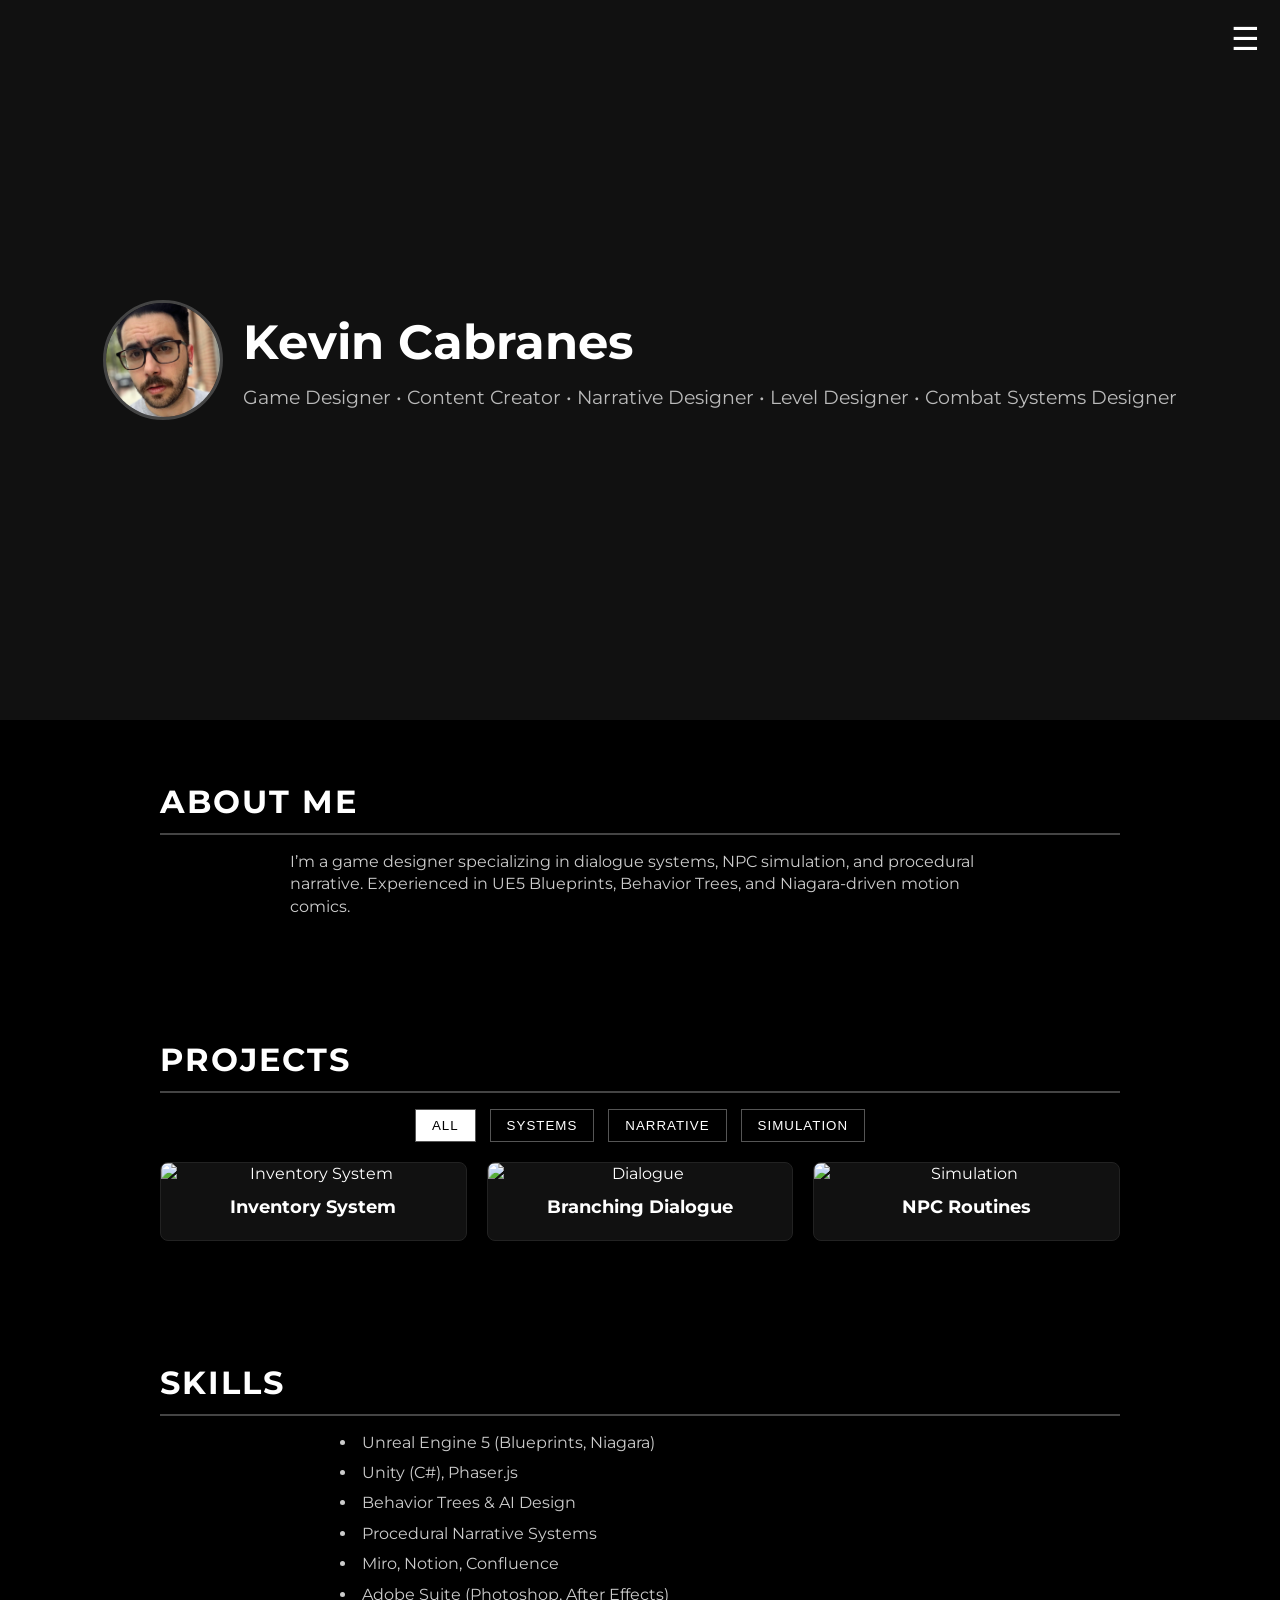
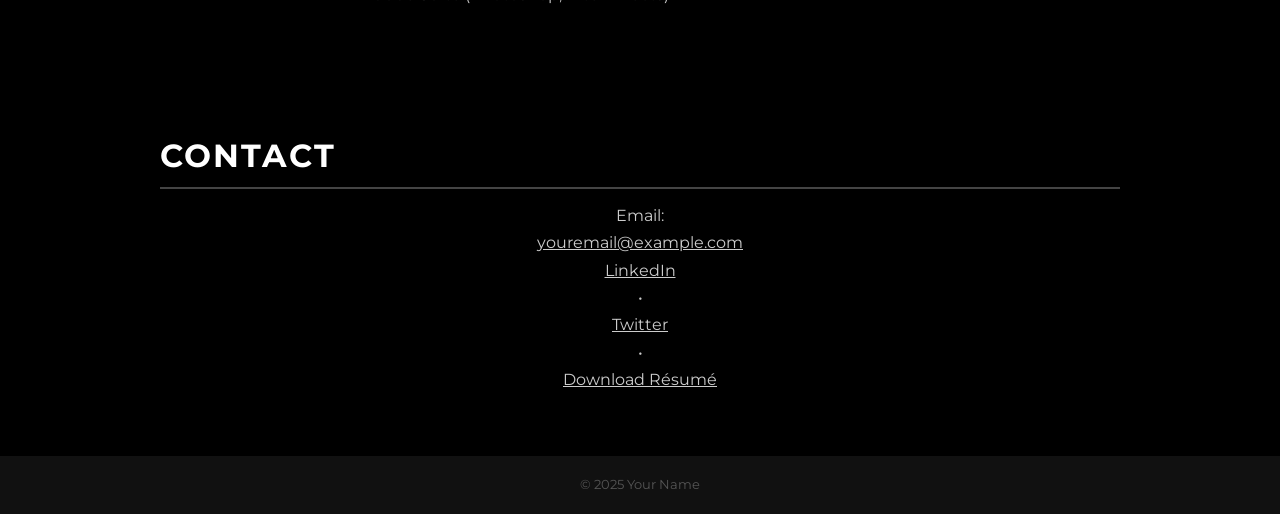
==== commit d92434e6: "lol" ====
--- a/index.html
+++ b/index.html
@@ -2,123 +2,128 @@
 <html lang="en">
 <head>
   <meta charset="UTF-8" />
-  <meta name="viewport" content="width=device-width, initial-scale=1.0" />
-  <!-- SEO & Social Meta Tags -->
-  <meta name="description" content="Kevin Cabranes Portfolio - Game Designer specializing in game content and narrative design." />
-  <meta name="keywords" content="Game Design, Narrative Design, Level Design, Portfolio" />
-  <meta property="og:title" content="Kevin Cabranes Portfolio" />
-  <meta property="og:description" content="Portfolio of Kevin Cabranes, a Game Designer focusing on immersive content and narrative design." />
-  <meta property="og:image" content="images/og-image.jpg" />
-  <meta property="og:url" content="https://yourdomain.com" />
-  <meta name="twitter:card" content="summary_large_image" />
-
-  <title>Kevin Cabranes Portfolio</title>
-  <link rel="stylesheet" href="styles.css" />
-  <link rel="manifest" href="manifest.json" />
-  <!-- Google Fonts -->
-  <link href="https://fonts.googleapis.com/css2?family=Ruda:wght@400;700&display=swap" rel="stylesheet" />
-  <link href="https://fonts.googleapis.com/css2?family=Montserrat+Alternates:wght@700&display=swap" rel="stylesheet" />
+  <meta name="viewport" content="width=device-width, initial-scale=1.0"/>
+  <title>Your Name | Game Designer</title>
+  <link href="https://fonts.googleapis.com/css2?family=Montserrat:wght@400;700&display=swap" rel="stylesheet">
+  <link rel="stylesheet" href="style.css" />
 </head>
 <body>
-  <!-- Header with Navigation and Dark Mode Toggle -->
-  <header>
-    <nav role="navigation">
-      <ul>
-        <li class="nav-item home"><a href="#home">Home</a></li>
-        <li class="nav-item gamedesign"><a href="#projects">Projects</a></li>
-        <li class="nav-item animation"><a href="#experience">Skillset</a></li>
-        <li class="nav-item animation"><a href="#contact">Contact</a></li>
-        
-      </ul>
-      <button id="darkModeToggle" aria-label="Toggle Dark Mode">🌒</button>
-    </nav>
-  </header>
 
-  <!-- Main Content -->
-  <main>
-    <!-- Portfolio Heading -->
-    <section id="home" class="portfolio">
-      <h1>PORTFOLIO</h1>
-    </section>
+  <!-- Hamburger & Overlay Menu -->
+  <button id="menu-open" class="menu-btn">☰</button>
+  <div id="nav-overlay" class="nav-overlay">
+    <button id="menu-close" class="menu-btn">✕</button>
+    <ul class="menu-list">
+      <li><a href="#about" class="nav-link">About</a></li>
+      <li><a href="#projects" class="nav-link">Projects</a></li>
+      <li><a href="#skills" class="nav-link">Skills</a></li>
+      <li><a href="#contact" class="nav-link">Contact</a></li>
+    </ul>
+  </div>
 
-    <!-- Name & Contact Info -->
-    <section class="NameInfo">
-      <h3>Kevin Cabranes</h3>
-      <h4>Game Designer</h4>
-      <p>kevincabranes1998@gmail.com</p>
-    </section>
+  <!-- Hero (with avatar) -->
+  <section class="hero">
+    <img src="images/Portrait.jpg" alt="Your Name" class="hero-avatar">
+    <div class="hero-text">
+      <h1>Kevin Cabranes</h1>
+      <p>Game Designer • Content Creator • Narrative Designer • Level Designer • Combat Systems Designer</p>
+    </div>
+  </section>
 
-    <!-- About Me Section -->
-    <section class="about-me" id="aboutme">
-      <h2>About Me</h2>
-      <p>
-        I am a dedicated Game Designer with a strong focus on game content and narrative design. I strive to create immersive, story-driven experiences and innovative gameplay mechanics that captivate and inspire players.
-      </p>
-    </section>
-    
+  <!-- About -->
+  <section id="about" class="section about">
+    <h2>About Me</h2>
+    <p>I’m a game designer specializing in dialogue systems, NPC simulation, and procedural narrative. Experienced in UE5 Blueprints, Behavior Trees, and Niagara-driven motion comics.</p>
+  </section>
 
-    <!-- Projects Section with Floating Boxes -->
-    <section class="projects" id="projects">
-        <h2>Projects</h2>
-        <div class="project-container">
-          <div class="project-box">
-            <h3>Project 1</h3>
-            <p>Description of project 1.</p>
-          </div>
-          <div class="project-box">
-            <h3>Project 2</h3>
-            <p>Description of project 2.</p>
-          </div>
-          <div class="project-box">
-            <h3>Project 3</h3>
-            <p>Description of project 3.</p>
-          </div>
-        </div>
-      </section>
-  
-    <!-- Presentation Slider (Using Data Attributes for Images) -->
-    <section class="slider" id="slider1">
-      <h2>Presentation</h2>
-      <div class="slider-container" data-images='["images/Landmarks.png", "images/Affordance.png", "images/GuidingLines.png"]'>
-        <button class="slider-btn prev" aria-label="Previous Slide">&#10094;</button>
-        <img class="slider-image" src="images/Landmarks.png" alt="Slide 1" loading="lazy" />
-        <button class="slider-btn next" aria-label="Next Slide">&#10095;</button>
+  <!-- Projects with Filter -->
+  <section id="projects" class="section projects">
+    <h2>Projects</h2>
+    <div class="filters">
+      <button data-filter="all" class="filter-btn active">All</button>
+      <button data-filter="systems" class="filter-btn">Systems</button>
+      <button data-filter="narrative" class="filter-btn">Narrative</button>
+      <button data-filter="simulation" class="filter-btn">Simulation</button>
+    </div>
+    <div class="grid">
+      <!-- Example project -->
+      <div class="grid-item" data-category="systems"
+           data-title="Inventory System"
+           data-desc="An Unreal Engine 5 Blueprint system with drag-and-drop, stacking, and weight calculations."
+           data-download="https://yourlink.com/files.zip"
+           data-media='["placeholder1.jpg","placeholder1b.jpg","demo.mp4"]'>
+        <img src="placeholder1.jpg" alt="Inventory System">
+        <h3>Inventory System</h3>
       </div>
-    </section>
 
-    <!-- Skills Section -->
-    <section class="experience" id="experience">
-        <h2>Skills</h2>
-        <div class="skills-container">
-            <div class="skill-card">Programming (C++, C#)</div>
-            <div class="skill-card">Unreal Engine 5 Blueprints</div>
-            <div class="skill-card">Unreal Engine 5 Level Design Tools</div>
-            <div class="skill-card">Animation Sequencer</div>
-            <div class="skill-card">Atlassian Suite</div>
-            <div class="skill-card">Figma</div>
-        </div>
-    </section>
+      <div class="grid-item" data-category="narrative"
+           data-title="Dialogue"
+           data-desc="An Unreal Engine 5 Blueprint system with drag-and-drop, stacking, and weight calculations."
+           data-download="https://yourlink.com/files.zip"
+           data-media='["placeholder1.jpg","placeholder1b.jpg","demo.mp4"]'>
+        <img src="placeholder1.jpg" alt="Dialogue">
+        <h3>Branching Dialogue</h3>
+      </div>
 
-    <!-- Contact / Call-to-Action Section -->
-    <section class="contact" id="contact">
-      <h2>Contact</h2>
-      <form id="contactForm" action="mailto:kevincabranes1998@gmail.com" method="post" enctype="text/plain">
-        <label for="name">Name:</label>
-        <input type="text" id="name" name="name" required />
-        <label for="email">Email:</label>
-        <input type="email" id="email" name="email" required />
-        <label for="message">Message:</label>
-        <textarea id="message" name="message" rows="5" required></textarea>
-        <button type="submit">Send Message</button>
-      </form>
-    </section>
-  </main>
+      <div class="grid-item" data-category="simulation"
+           data-title="Simulation"
+           data-desc="An Unreal Engine 5 Blueprint system with drag-and-drop, stacking, and weight calculations."
+           data-download="https://yourlink.com/files.zip"
+           data-media='["placeholder1.jpg","placeholder1b.jpg","demo.mp4"]'>
+        <img src="placeholder1.jpg" alt="Simulation">
+        <h3>NPC  Routines</h3>
+      </div>
+      
+      <!-- …more projects… -->
+    </div>
+  </section>
 
-  <!-- Back-to-Top Button -->
-  <button id="backToTop" aria-label="Back to Top">↑</button>
+  <!-- Skills -->
+  <section id="skills" class="section skills">
+    <h2>Skills</h2>
+    <ul>
+      <li>Unreal Engine 5 (Blueprints, Niagara)</li>
+      <li>Unity (C#), Phaser.js</li>
+      <li>Behavior Trees & AI Design</li>
+      <li>Procedural Narrative Systems</li>
+      <li>Miro, Notion, Confluence</li>
+      <li>Adobe Suite (Photoshop, After Effects)</li>
+    </ul>
+  </section>
 
-  <!-- Fallback for users with JavaScript disabled -->
-  <noscript>Please enable JavaScript to view the full functionality of this site.</noscript>
+  <!-- Contact -->
+  <section id="contact" class="section contact">
+    <h2>Contact</h2>
+    <p>Email: <a href="mailto:youremail@example.com">youremail@example.com</a></p>
+    <p>
+      <a href="https://linkedin.com/in/yourprofile" target="_blank">LinkedIn</a> •
+      <a href="https://twitter.com/yourhandle" target="_blank">Twitter</a> •
+      <a href="YourName_Resume.pdf" download>Download Résumé</a>
+    </p>
+  </section>
+
+  <!-- Project Modal -->
+  <div id="project-modal" class="modal">
+    <div class="modal-content">
+      <span id="modal-close" class="modal-close">&times;</span>
+      <h2 id="modal-title">Project Title</h2>
+      <div class="carousel" id="modal-carousel"></div>
+      <p id="modal-desc">Project description here.</p>
+      <a id="modal-download" href="#" target="_blank" class="download-btn">Download / Visit</a>
+    </div>
+  </div>
+<div id="project-modal" class="modal">
+    <div class="modal-content">
+      <span id="modal-close" class="modal-close">&times;</span>
+      <h2 id="modal-title">Project Title</h2>
+      <div class="carousel" id="modal-carousel"></div>
+      <p id="modal-desc">Project description here.</p>
+      <a id="modal-download" href="#" target="_blank" class="download-btn">Download / Visit</a>
+    </div>
+  </div>
+  <footer>
+    <p>&copy; 2025 Your Name</p>
+  </footer>
 
   <script src="script.js"></script>
 </body>
--- a/style.css
+++ b/style.css
@@ -0,0 +1,151 @@
+/* Smooth scroll */
+html { scroll-behavior: smooth; }
+
+/* Reset & Base */
+* { margin:0; padding:0; box-sizing:border-box; }
+body {
+  font-family: 'Montserrat', sans-serif;
+  background:#000; color:#fff;
+  overflow-x:hidden; line-height:1.4;
+}
+
+/* Hero */
+.hero {
+  display:flex; align-items:center; justify-content:center;
+  gap:20px; height:80vh; text-align:left; background:#111;
+  padding:0 20px;
+}
+.hero-avatar {
+  width:120px; height:120px; border-radius:50%;
+  object-fit:cover; border:3px solid #444;
+}
+.hero-text h1 { font-size:3rem; margin-bottom:0.5rem; }
+.hero-text p { font-size:1.2rem; color:#bbb; }
+
+/* Sections */
+.section { padding:60px 20px; max-width:1000px; margin:0 auto; }
+.section h2 {
+  font-size:2rem; margin-bottom:1rem;
+  text-transform:uppercase; letter-spacing:2px;
+  border-bottom:2px solid #444; padding-bottom:0.5rem;
+}
+
+/* About */
+.about p { max-width:700px; margin:auto; color:#ccc; }
+
+/* Filters */
+.filters { text-align:center; margin-bottom:20px; }
+.filter-btn {
+  background:none; border:1px solid #555;
+  color:#fff; padding:8px 16px; margin:0 5px;
+  text-transform:uppercase; letter-spacing:1px;
+  cursor:pointer; transition:background 0.3s;
+}
+.filter-btn.active,
+.filter-btn:hover { background:#fff; color:#000; }
+
+/* Grid */
+.grid {
+  display:grid;
+  grid-template-columns:repeat(auto-fill, minmax(280px,1fr));
+  gap:20px;
+}
+.grid-item {
+  background:#111; border:1px solid #222;
+  border-radius:8px; overflow:hidden;
+  text-align:center; padding-bottom:10px;
+  cursor:pointer; transition:transform 0.3s;
+}
+.grid-item img { width:100%; display:block; }
+.grid-item h3 {
+  margin:10px 0; font-size:1.1rem; color:#fff;
+}
+.grid-item:hover { transform:translateY(-5px); }
+
+/* Modal */
+.modal {
+  display:none; position:fixed; top:0; left:0;
+  width:100%; height:100%;
+  background:rgba(0,0,0,0.8);
+  justify-content:center; align-items:center;
+  z-index:2000;
+}
+.modal-content {
+  background:#111; padding:30px;
+  border-radius:8px; max-width:900px; width:90%;
+  position:relative; text-align:center;
+}
+.modal-close {
+  position:absolute; top:15px; right:15px;
+  font-size:1.5rem; cursor:pointer; color:#fff;
+}
+
+/* Carousel */
+.carousel {
+  display:flex; overflow-x:auto; gap:10px;
+  margin:20px 0; padding-bottom:5px;
+}
+.carousel::-webkit-scrollbar { height:8px; }
+.carousel::-webkit-scrollbar-thumb {
+  background:#555; border-radius:10px;
+}
+.carousel img,
+.carousel video {
+  max-height:300px; border-radius:8px;
+  flex-shrink:0;
+}
+
+/* Download Button */
+.download-btn {
+  display:inline-block; margin-top:10px;
+  background:#fff; color:#000;
+  padding:10px 20px; text-decoration:none;
+  font-weight:bold; border-radius:5px;
+}
+
+/* Skills */
+.skills ul {
+  list-style:disc inside; max-width:600px; margin:auto;
+}
+.skills li { margin:8px 0; color:#ccc; }
+
+/* Contact */
+.contact p, .contact a {
+  text-align:center; display:block;
+  color:#ccc; margin:5px 0;
+}
+.contact a:hover { color:#fff; }
+
+/* Footer */
+footer {
+  text-align:center; padding:20px;
+  background:#111; font-size:0.8rem; color:#555;
+}
+
+/* Hamburger/Menu */
+.menu-btn {
+  position:fixed; top:20px; right:20px;
+  font-size:2rem; background:none;
+  border:none; color:#fff; cursor:pointer;
+  z-index:1001;
+}
+#menu-close { display:none; }
+
+.nav-overlay {
+  position:fixed; top:0; left:0;
+  width:100%; height:100%;
+  background:rgba(0,0,0,0.95);
+  display:flex; flex-direction:column;
+  align-items:center; justify-content:center;
+  transform:translateX(-100%);
+  transition:transform 0.4s;
+  z-index:1000;
+}
+.nav-overlay.open { transform:translateX(0); }
+.menu-list { list-style:none; text-align:center; }
+.menu-list li { margin:1rem 0; }
+.menu-list a {
+  color:#fff; text-decoration:none;
+  font-size:1.5rem; text-transform:uppercase;
+  letter-spacing:2px;
+}
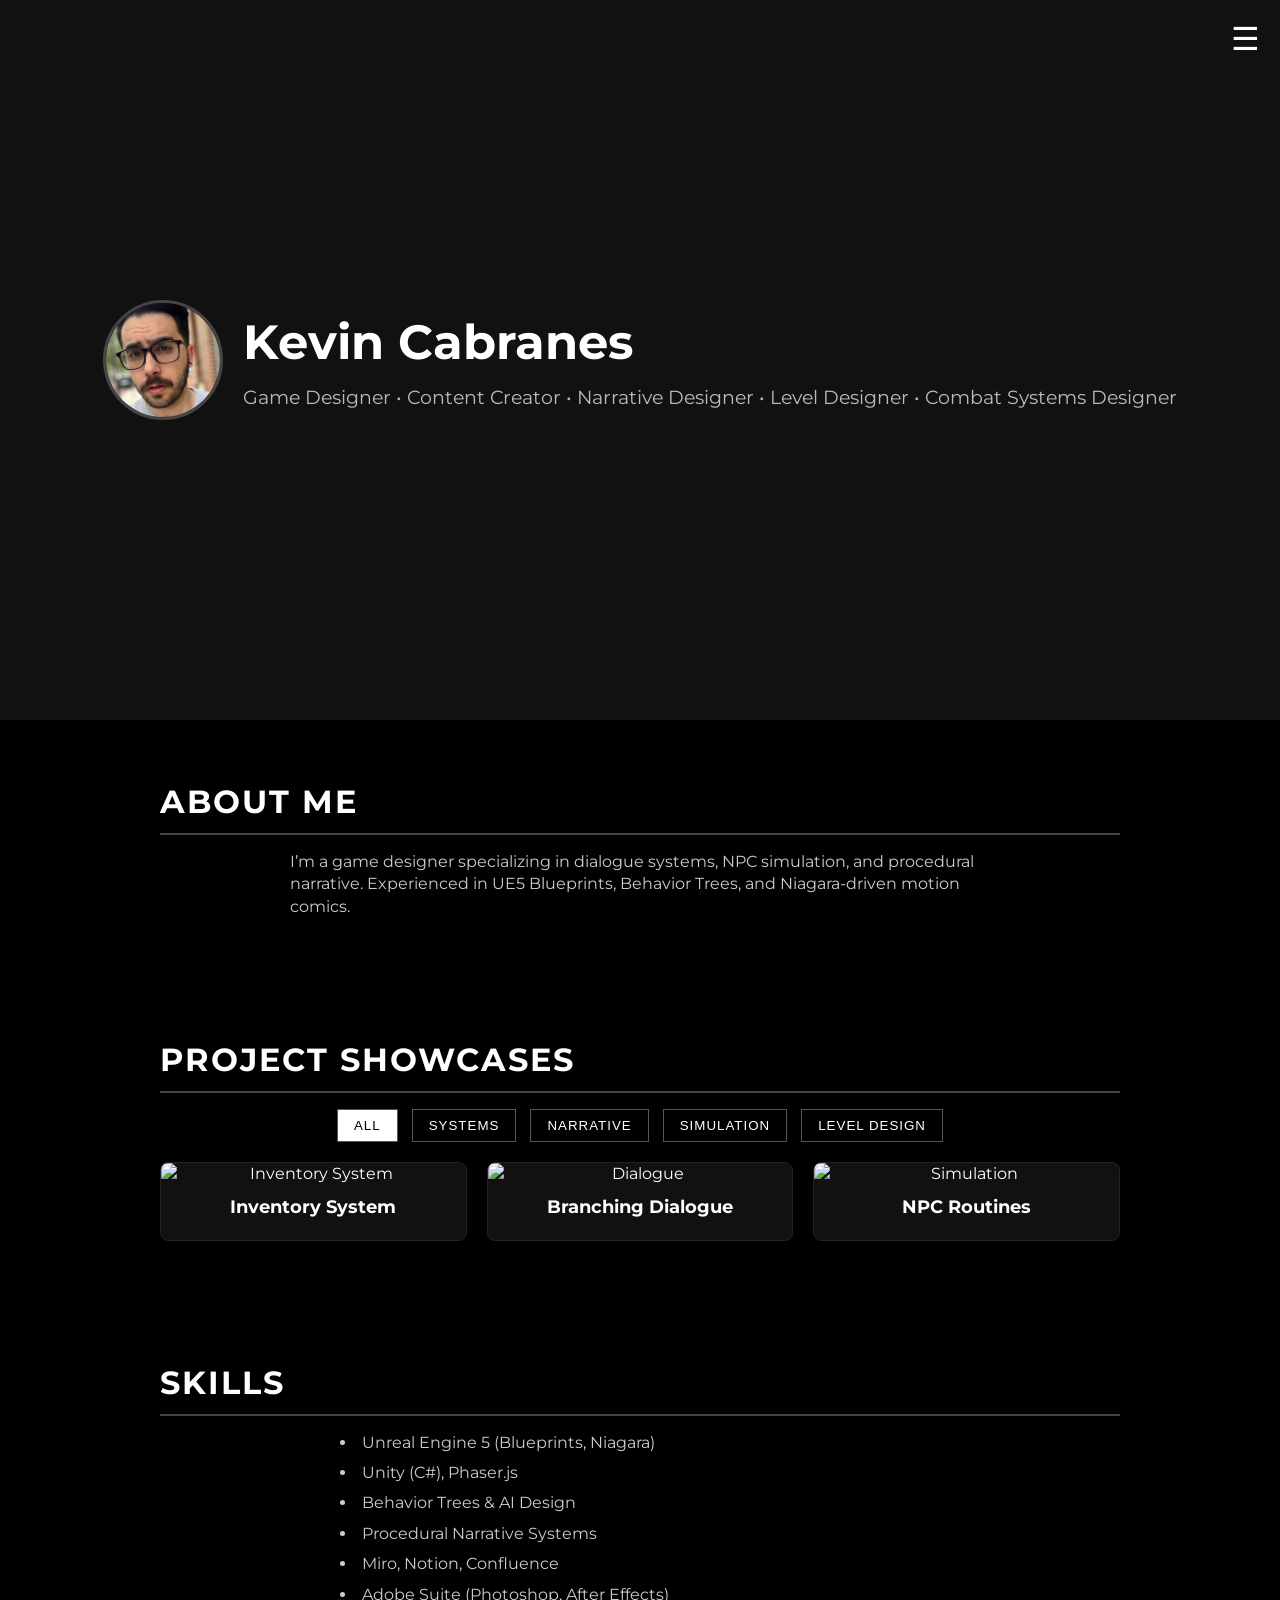
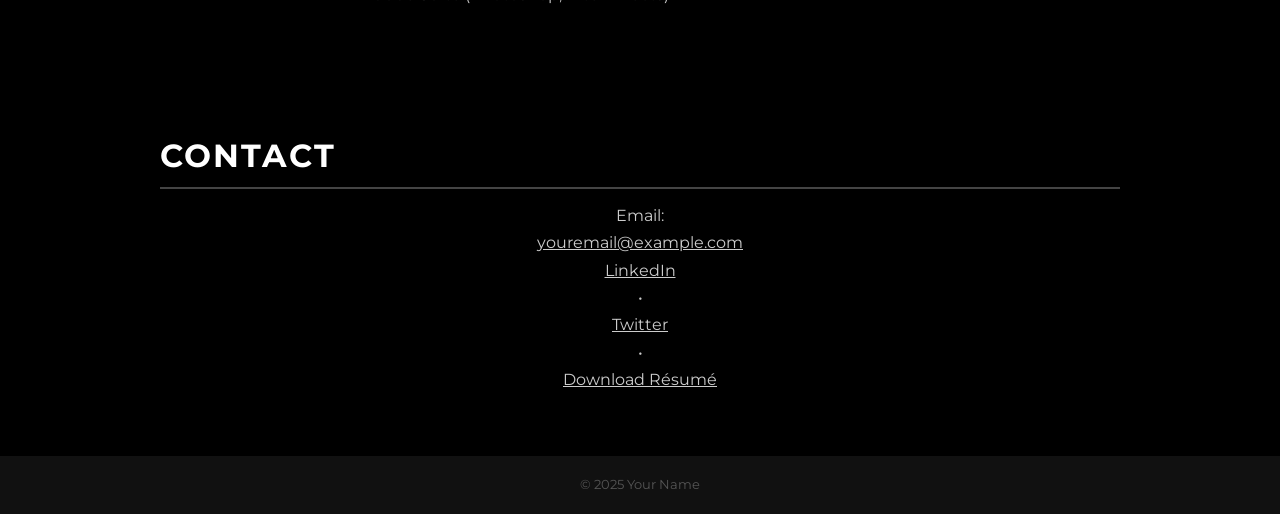
==== commit 84c82e0e: "New Enw" ====
--- a/index.html
+++ b/index.html
@@ -38,12 +38,13 @@
 
   <!-- Projects with Filter -->
   <section id="projects" class="section projects">
-    <h2>Projects</h2>
+    <h2>Project Showcases</h2>
     <div class="filters">
       <button data-filter="all" class="filter-btn active">All</button>
       <button data-filter="systems" class="filter-btn">Systems</button>
       <button data-filter="narrative" class="filter-btn">Narrative</button>
       <button data-filter="simulation" class="filter-btn">Simulation</button>
+      <button data-filter="leveldesign" class="filter-btn">Level Design</button>
     </div>
     <div class="grid">
       <!-- Example project -->
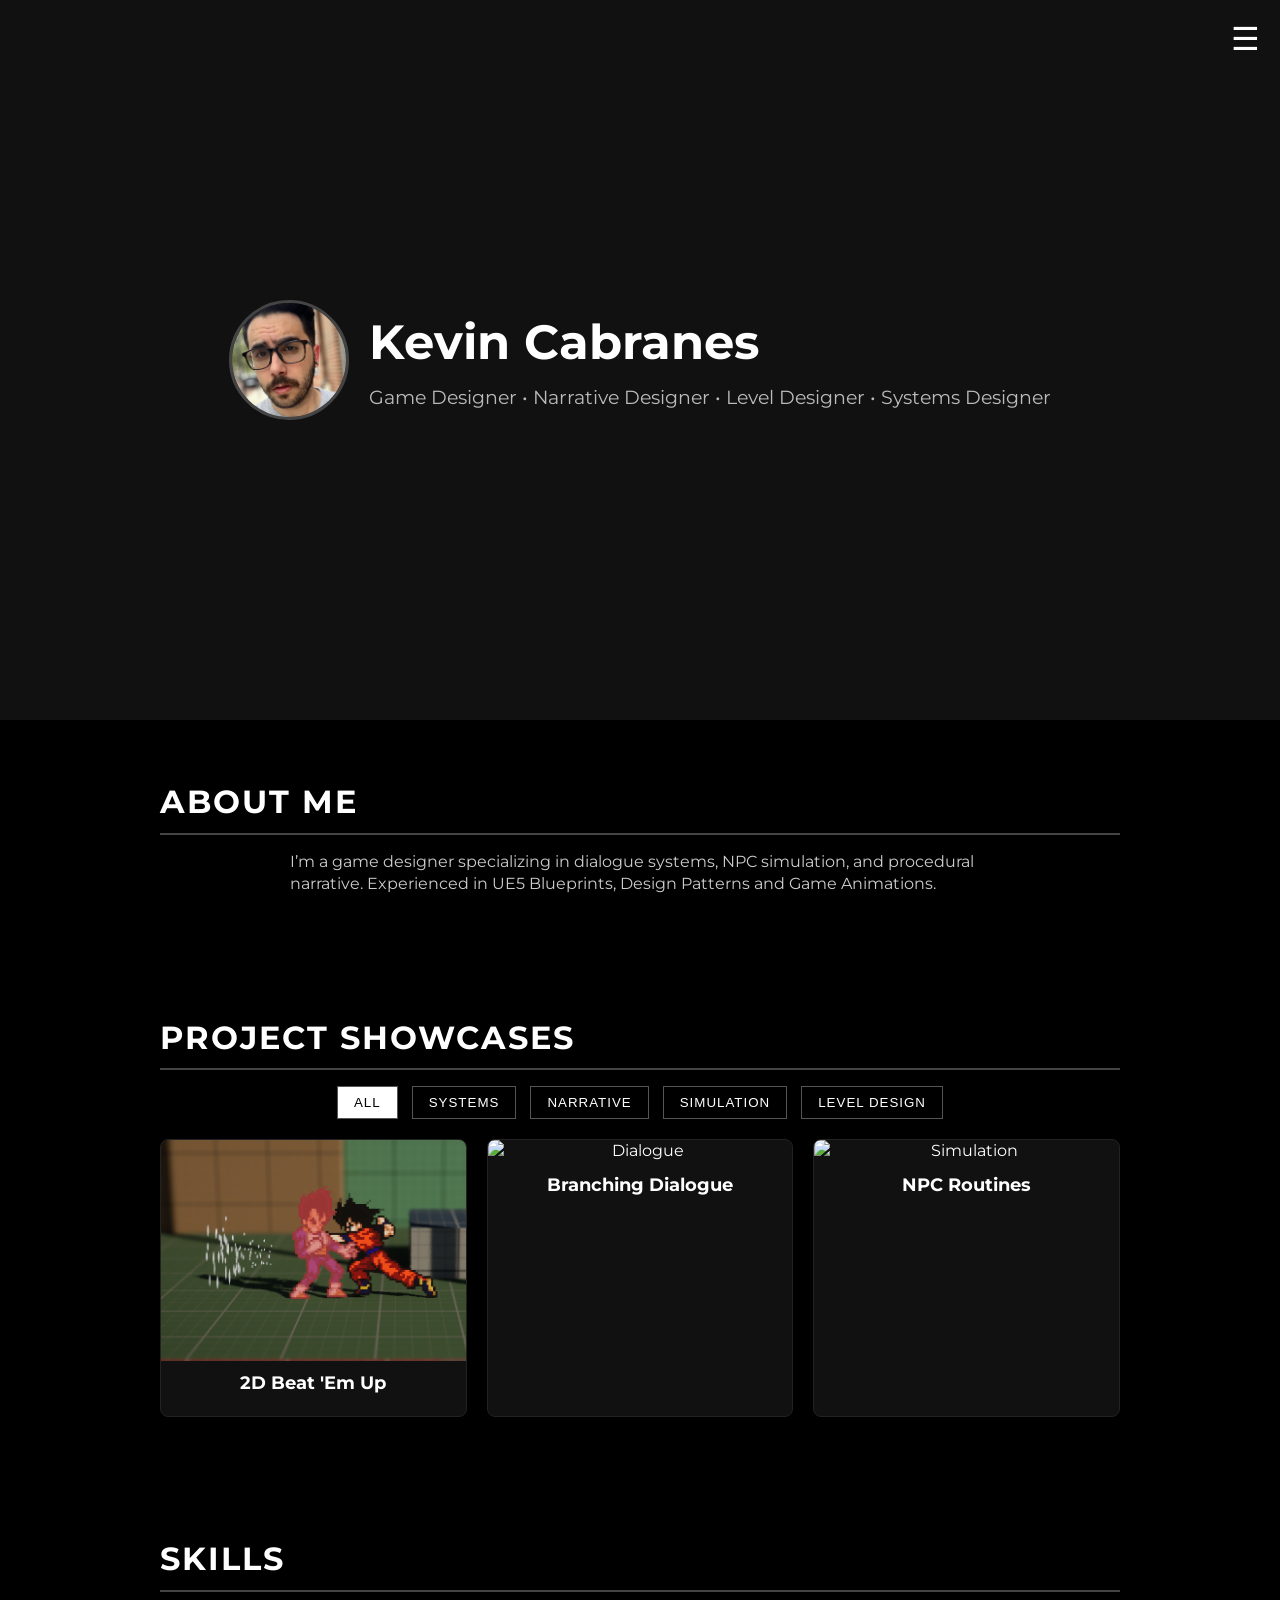
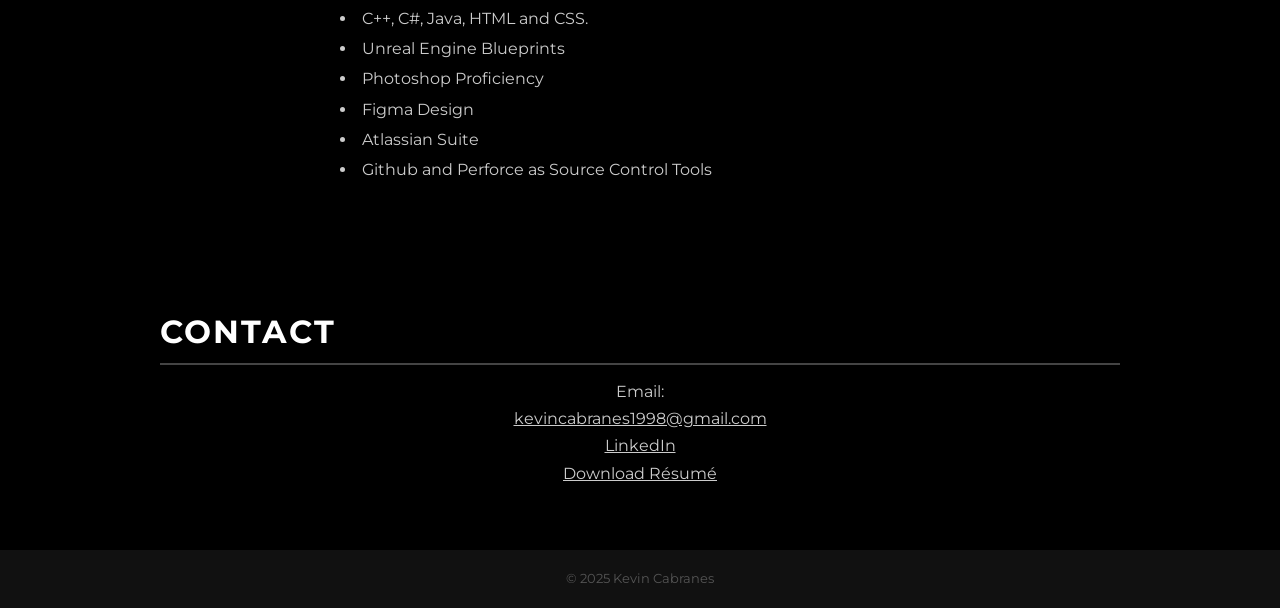
==== commit ee1e4dc1: "sfgfdfgdfg" ====
--- a/index.html
+++ b/index.html
@@ -26,14 +26,14 @@
     <img src="images/Portrait.jpg" alt="Your Name" class="hero-avatar">
     <div class="hero-text">
       <h1>Kevin Cabranes</h1>
-      <p>Game Designer • Content Creator • Narrative Designer • Level Designer • Combat Systems Designer</p>
+      <p>Game Designer •  Narrative Designer • Level Designer • Systems Designer</p>
     </div>
   </section>
 
   <!-- About -->
   <section id="about" class="section about">
     <h2>About Me</h2>
-    <p>I’m a game designer specializing in dialogue systems, NPC simulation, and procedural narrative. Experienced in UE5 Blueprints, Behavior Trees, and Niagara-driven motion comics.</p>
+    <p>I’m a game designer specializing in dialogue systems, NPC simulation, and procedural narrative. Experienced in UE5 Blueprints, Design Patterns and Game Animations.</p>
   </section>
 
   <!-- Projects with Filter -->
@@ -49,17 +49,17 @@
     <div class="grid">
       <!-- Example project -->
       <div class="grid-item" data-category="systems"
-           data-title="Inventory System"
-           data-desc="An Unreal Engine 5 Blueprint system with drag-and-drop, stacking, and weight calculations."
+           data-title="Combat"
+           data-desc="Designed and developed a 2D beat 'em up game featuring responsive combat mechanics, enemy AI behavior, and level progression to deliver fast-paced, engaging gameplay.w"
            data-download="https://yourlink.com/files.zip"
            data-media='["placeholder1.jpg","placeholder1b.jpg","demo.mp4"]'>
-        <img src="placeholder1.jpg" alt="Inventory System">
-        <h3>Inventory System</h3>
+        <img src="images/2DBeat.png" alt="Combat">
+        <h3>2D Beat 'Em Up</h3>
       </div>
 
       <div class="grid-item" data-category="narrative"
            data-title="Dialogue"
-           data-desc="An Unreal Engine 5 Blueprint system with drag-and-drop, stacking, and weight calculations."
+           data-desc="Designed and developed a 2D beat 'em up game featuring responsive combat mechanics, enemy AI behavior, and level progression to deliver fast-paced, engaging gameplay."
            data-download="https://yourlink.com/files.zip"
            data-media='["placeholder1.jpg","placeholder1b.jpg","demo.mp4"]'>
         <img src="placeholder1.jpg" alt="Dialogue">
@@ -83,22 +83,26 @@
   <section id="skills" class="section skills">
     <h2>Skills</h2>
     <ul>
-      <li>Unreal Engine 5 (Blueprints, Niagara)</li>
-      <li>Unity (C#), Phaser.js</li>
-      <li>Behavior Trees & AI Design</li>
-      <li>Procedural Narrative Systems</li>
-      <li>Miro, Notion, Confluence</li>
-      <li>Adobe Suite (Photoshop, After Effects)</li>
+      <li>C++, C#, Java, HTML and CSS.</li>
+      <li>Unreal Engine Blueprints</li>
+      <li>Photoshop Proficiency</li>
+      <li>Figma Design</li>
+      <li>Atlassian Suite</li>
+      <li>Github and Perforce as Source Control Tools</li>
+
+
+
+
+
     </ul>
   </section>
 
   <!-- Contact -->
   <section id="contact" class="section contact">
     <h2>Contact</h2>
-    <p>Email: <a href="mailto:youremail@example.com">youremail@example.com</a></p>
+    <p>Email: <a href="mailto:kevincabranes1998@gmail.com">kevincabranes1998@gmail.com</a></p>
     <p>
-      <a href="https://linkedin.com/in/yourprofile" target="_blank">LinkedIn</a> •
-      <a href="https://twitter.com/yourhandle" target="_blank">Twitter</a> •
+      <a href="https://www.linkedin.com/in/kevin-cabranes/" target="_blank">LinkedIn</a>
       <a href="YourName_Resume.pdf" download>Download Résumé</a>
     </p>
   </section>
@@ -123,7 +127,7 @@
     </div>
   </div>
   <footer>
-    <p>&copy; 2025 Your Name</p>
+    <p>&copy; 2025 Kevin Cabranes</p>
   </footer>
 
   <script src="script.js"></script>
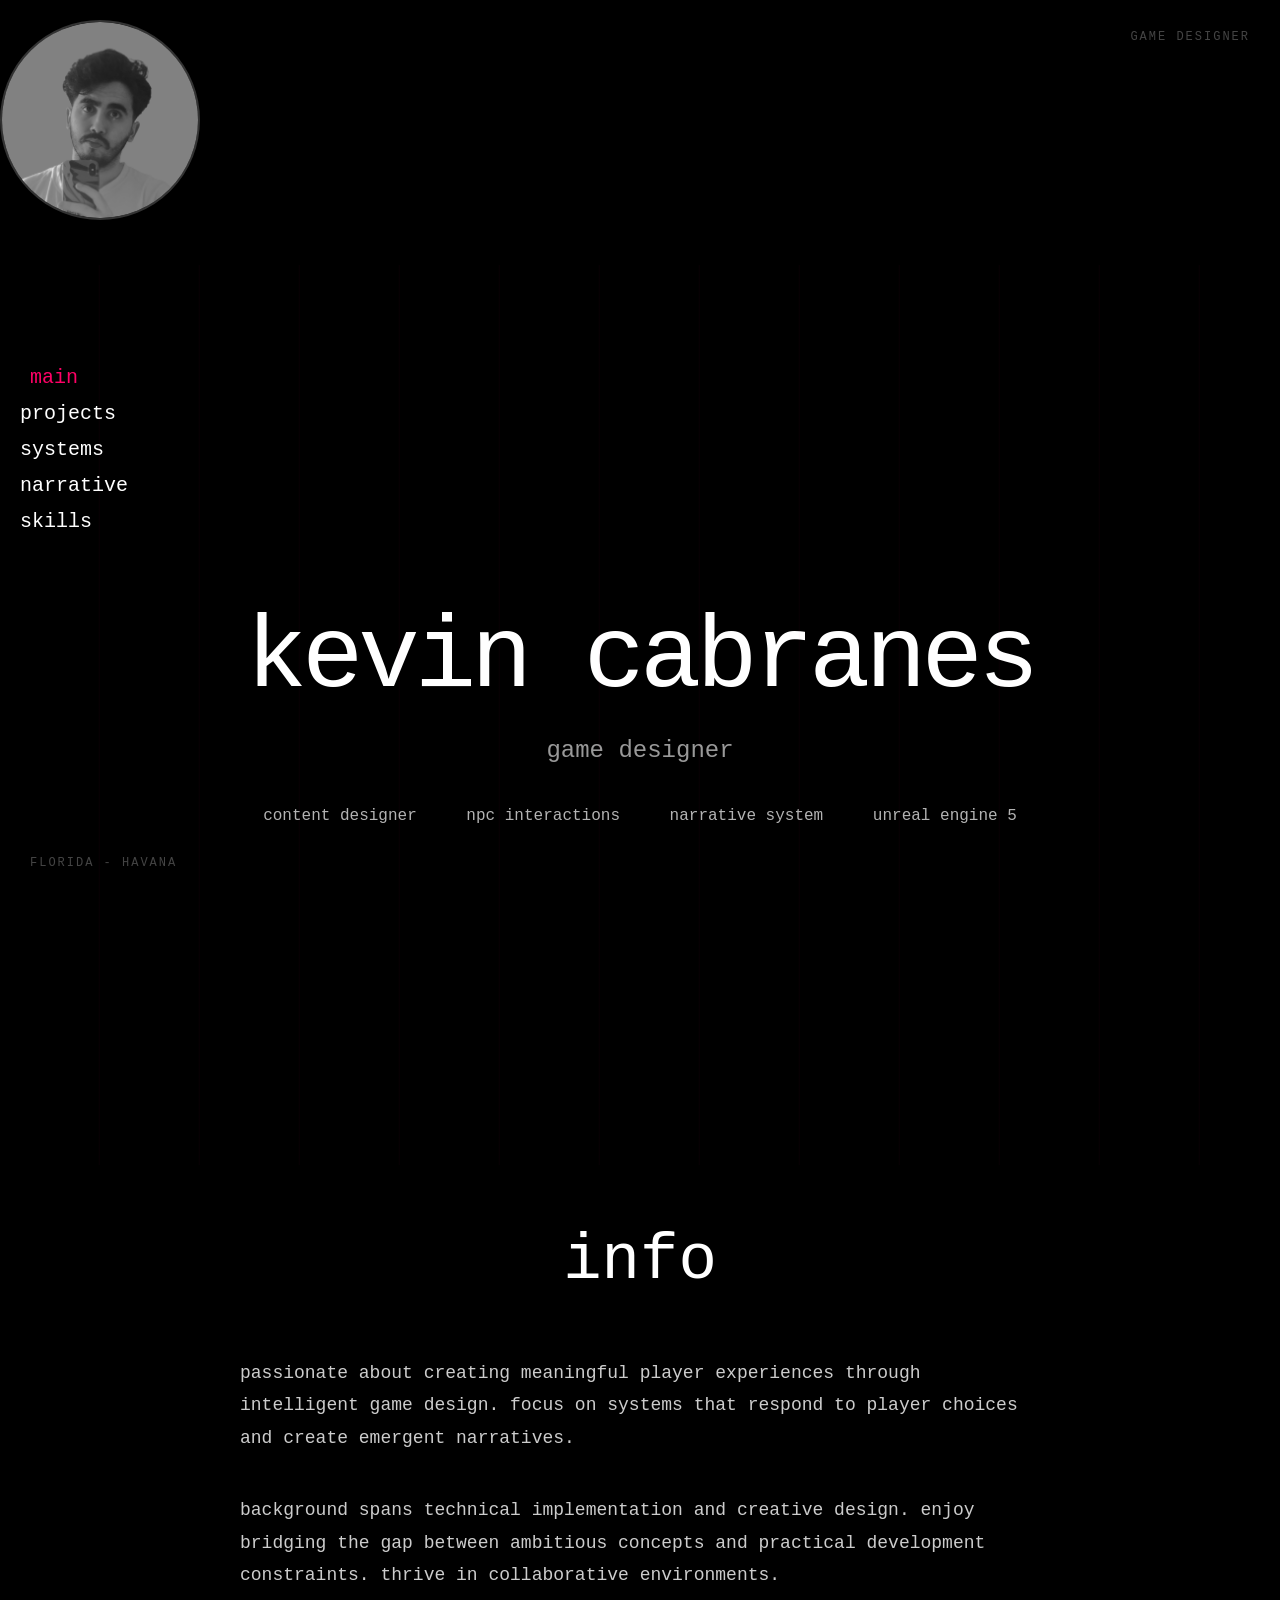
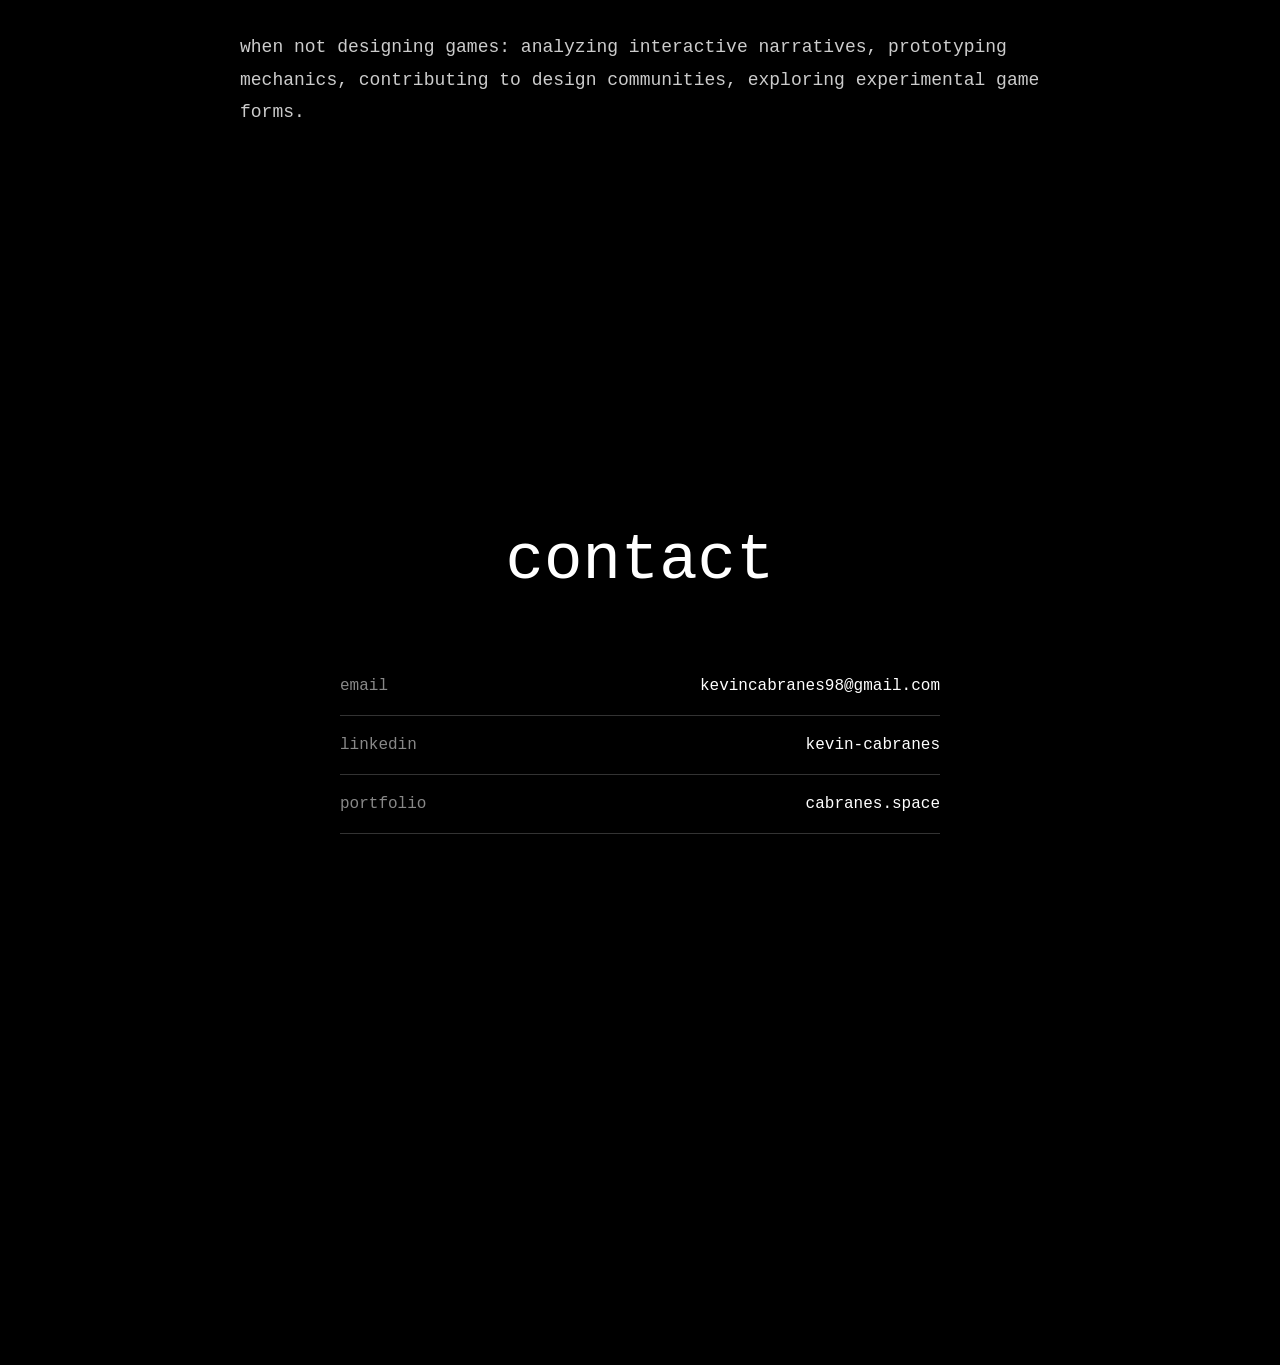
==== commit e7efb147: "a" ====
--- a/index.html
+++ b/index.html
@@ -1,135 +1,301 @@
 <!DOCTYPE html>
 <html lang="en">
 <head>
-  <meta charset="UTF-8" />
-  <meta name="viewport" content="width=device-width, initial-scale=1.0"/>
-  <title>Your Name | Game Designer</title>
-  <link href="https://fonts.googleapis.com/css2?family=Montserrat:wght@400;700&display=swap" rel="stylesheet">
-  <link rel="stylesheet" href="style.css" />
+    <meta charset="UTF-8">
+    <meta name="viewport" content="width=device-width, initial-scale=1.0">
+    <title>kevin cabranes</title>
+    <link rel="icon" type="image/x-icon" href="/images/favicon.ico">
+    <link rel="stylesheet" href="styles.css">
 </head>
 <body>
-
-  <!-- Hamburger & Overlay Menu -->
-  <button id="menu-open" class="menu-btn">☰</button>
-  <div id="nav-overlay" class="nav-overlay">
-    <button id="menu-close" class="menu-btn">✕</button>
-    <ul class="menu-list">
-      <li><a href="#about" class="nav-link">About</a></li>
-      <li><a href="#projects" class="nav-link">Projects</a></li>
-      <li><a href="#skills" class="nav-link">Skills</a></li>
-      <li><a href="#contact" class="nav-link">Contact</a></li>
-    </ul>
-  </div>
-
-  <!-- Hero (with avatar) -->
-  <section class="hero">
-    <img src="images/Portrait.jpg" alt="Your Name" class="hero-avatar">
-    <div class="hero-text">
-      <h1>Kevin Cabranes</h1>
-      <p>Game Designer •  Narrative Designer • Level Designer • Systems Designer</p>
-    </div>
-  </section>
-
-  <!-- About -->
-  <section id="about" class="section about">
-    <h2>About Me</h2>
-    <p>I’m a game designer specializing in dialogue systems, NPC simulation, and procedural narrative. Experienced in UE5 Blueprints, Design Patterns and Game Animations.</p>
-  </section>
-
-  <!-- Projects with Filter -->
-  <section id="projects" class="section projects">
-    <h2>Project Showcases</h2>
-    <div class="filters">
-      <button data-filter="all" class="filter-btn active">All</button>
-      <button data-filter="systems" class="filter-btn">Systems</button>
-      <button data-filter="narrative" class="filter-btn">Narrative</button>
-      <button data-filter="simulation" class="filter-btn">Simulation</button>
-      <button data-filter="leveldesign" class="filter-btn">Level Design</button>
-    </div>
-    <div class="grid">
-      <!-- Example project -->
-      <div class="grid-item" data-category="systems"
-           data-title="Combat"
-           data-desc="Designed and developed a 2D beat 'em up game featuring responsive combat mechanics, enemy AI behavior, and level progression to deliver fast-paced, engaging gameplay.w"
-           data-download="https://yourlink.com/files.zip"
-           data-media='["placeholder1.jpg","placeholder1b.jpg","demo.mp4"]'>
-        <img src="images/2DBeat.png" alt="Combat">
-        <h3>2D Beat 'Em Up</h3>
-      </div>
-
-      <div class="grid-item" data-category="narrative"
-           data-title="Dialogue"
-           data-desc="Designed and developed a 2D beat 'em up game featuring responsive combat mechanics, enemy AI behavior, and level progression to deliver fast-paced, engaging gameplay."
-           data-download="https://yourlink.com/files.zip"
-           data-media='["placeholder1.jpg","placeholder1b.jpg","demo.mp4"]'>
-        <img src="placeholder1.jpg" alt="Dialogue">
-        <h3>Branching Dialogue</h3>
-      </div>
-
-      <div class="grid-item" data-category="simulation"
-           data-title="Simulation"
-           data-desc="An Unreal Engine 5 Blueprint system with drag-and-drop, stacking, and weight calculations."
-           data-download="https://yourlink.com/files.zip"
-           data-media='["placeholder1.jpg","placeholder1b.jpg","demo.mp4"]'>
-        <img src="placeholder1.jpg" alt="Simulation">
-        <h3>NPC  Routines</h3>
-      </div>
-      
-      <!-- …more projects… -->
-    </div>
-  </section>
-
-  <!-- Skills -->
-  <section id="skills" class="section skills">
-    <h2>Skills</h2>
-    <ul>
-      <li>C++, C#, Java, HTML and CSS.</li>
-      <li>Unreal Engine Blueprints</li>
-      <li>Photoshop Proficiency</li>
-      <li>Figma Design</li>
-      <li>Atlassian Suite</li>
-      <li>Github and Perforce as Source Control Tools</li>
-
-
-
-
-
-    </ul>
-  </section>
-
-  <!-- Contact -->
-  <section id="contact" class="section contact">
-    <h2>Contact</h2>
-    <p>Email: <a href="mailto:kevincabranes1998@gmail.com">kevincabranes1998@gmail.com</a></p>
-    <p>
-      <a href="https://www.linkedin.com/in/kevin-cabranes/" target="_blank">LinkedIn</a>
-      <a href="YourName_Resume.pdf" download>Download Résumé</a>
-    </p>
-  </section>
-
-  <!-- Project Modal -->
-  <div id="project-modal" class="modal">
-    <div class="modal-content">
-      <span id="modal-close" class="modal-close">&times;</span>
-      <h2 id="modal-title">Project Title</h2>
-      <div class="carousel" id="modal-carousel"></div>
-      <p id="modal-desc">Project description here.</p>
-      <a id="modal-download" href="#" target="_blank" class="download-btn">Download / Visit</a>
-    </div>
-  </div>
-<div id="project-modal" class="modal">
-    <div class="modal-content">
-      <span id="modal-close" class="modal-close">&times;</span>
-      <h2 id="modal-title">Project Title</h2>
-      <div class="carousel" id="modal-carousel"></div>
-      <p id="modal-desc">Project description here.</p>
-      <a id="modal-download" href="#" target="_blank" class="download-btn">Download / Visit</a>
-    </div>
-  </div>
-  <footer>
-    <p>&copy; 2025 Kevin Cabranes</p>
-  </footer>
-
-  <script src="script.js"></script>
+    <!-- Corner Text -->
+    <div class="corner-text corner-top-right">game designer</div>
+    <div class="corner-text corner-bottom-left">florida - havana</div>
+<div class="profile-image">
+    <img src="images/kevin-profile.png" alt="Kevin Cabranes" loading="eager">
+</div>
+    <!-- Navigation -->
+    <nav class="main-nav">
+        <a href="#home" class="nav-link active">main</a>
+        <a href="#projects" class="nav-link">projects</a>
+        <a href="#systems" class="nav-link">systems</a>
+        <a href="#narrative" class="nav-link">narrative</a>
+        <a href="#skills" class="nav-link">skills</a>
+    </nav>
+
+    <!-- Header -->
+    <section id="home" class="header">
+        <h1 class="name glitch">kevin cabranes</h1>
+        <p class="tagline">game designer</p>
+        <div class="specialties-list">
+            <span>content designer</span>
+            <span>npc interactions</span>
+            <span>narrative system</span>
+            <span>unreal engine 5</span>
+        </div>
+    </section>
+
+    <!-- Projects -->
+    <section id="projects" class="section">
+        <h2 class="section-title">projects</h2>
+        <div class="projects-container">
+
+             <div class="project-item">
+                <div class="project-header">
+                    <h3 class="project-title">top down crpg</h3>
+                    <span class="project-year">ongoing</span>
+                </div>
+                <div class="project-role">level designer / systems designer</div>
+                <p class="project-description">
+                    comprehensive stealth gameplay featuring dynamic ai detection, environmental interactions, multi-layered level design. focuses on player agency and emergent gameplay opportunities.
+                </p>
+                <div class="project-tech">
+                    <span class="tech-item">ue5</span>
+                    <span class="tech-item">ai perception</span>
+                    <span class="tech-item">level design</span>
+                    <span class="tech-item">sound design</span>
+                </div>
+                <div class="project-links">
+                    <a href="topdown.html" class="project-link">view details</a>
+                    <a href="#" class="project-link">documentation</a>
+                </div>
+            </div>
+
+            <div class="project-item">
+                <div class="project-header">
+                    <h3 class="project-title">2D Narrative Adventure</h3>
+                    <span class="project-year">2024</span>
+                </div>
+                <div class="project-role">main developer / content creator</div>
+                <p class="project-description">
+                    a 2d adventure narrative game built with modern game development tools, showcasing rich storytelling mechanics and character-driven gameplay - players explore hand-crafted environments while making meaningful choices that shape branching storylines and character relationships - this project demonstrates proficiency in multiple game development disciplines including narrative design, 2d animation systems, dialogue programming, and player progression mechanics
+                </p>
+                <div class="project-tech">
+                    <span class="tech-item">ue5 blueprints</span>
+                    <span class="tech-item">behavior trees</span>
+                    <span class="tech-item">states design pattern</span>
+                </div>
+                <div class="project-links">
+                    <a href="narrative-adventure.html" class="project-link">view details</a>
+                    <a href="#" class="project-link">documentation</a>
+                </div>
+            </div>
+
+            <div class="project-item">
+                <div class="project-header">
+                    <h3 class="project-title">first person horror</h3>
+                    <span class="project-year">2025</span>
+                </div>
+                <div class="project-role">game designer / level designer / system design</div>
+                <p class="project-description">
+                    a first-person horror experience built in unreal engine 5, showcasing advanced physics interactions and atmospheric design - players solve environmental puzzles using realistic object manipulation while navigating a tension-filled environment - this project demonstrates proficiency in multiple game development disciplines including gameplay programming, ai behavior, audio design, and performance optimization.
+                </p>
+                <div class="project-tech">
+                    <span class="tech-item">ue5 blueprints</span>
+                    <span class="tech-item">pbr materials</span>
+                    <span class="tech-item">image processing</span>
+                </div>
+                <div class="project-links">
+                    <a href="firstp-horror.html" class="project-link">view details</a>
+                    <a href="#" class="project-link">documentation</a>
+                </div>
+            </div>
+
+           
+        </div>
+    </section>
+
+    <!-- Systems -->
+    <section id="systems" class="section">
+        <h2 class="section-title">systems work</h2>
+        <div class="projects-container">
+            <div class="project-item">
+                <div class="project-header">
+                    <h3 class="project-title">npc behavior framework</h3>
+                    <span class="project-year">ongoing</span>
+                </div>
+                <div class="project-role">systems designer</div>
+                <p class="project-description">
+                    modular ai system for creating believable npc behaviors. includes daily routines, social interactions, memory systems, and emotional responses. designed for scalability and easy iteration.
+                </p>
+            </div>
+        </div>
+    </section>
+
+    <!-- Narrative -->
+    <section id="narrative" class="section">
+        <h2 class="section-title">narrative design</h2>
+        <div class="projects-container">
+            <div class="project-item">
+                <div class="project-header">
+                    <h3 class="project-title">interactive fiction engine</h3>
+                    <span class="project-year">2024</span>
+                </div>
+                <div class="project-role">narrative designer / developer</div>
+                <p class="project-description">
+                    custom engine for creating branching interactive stories. features include character stat tracking, consequence systems, and dynamic text generation based on player choices.
+                </p>
+            </div>
+        </div>
+    </section>
+
+    <!-- Skills -->
+    <section id="skills" class="section">
+        <h2 class="section-title">skills</h2>
+        <div class="skills-container">
+            <div class="skill-block">
+                <div class="skill-category">game design</div>
+                <div class="skill-items">
+                    <span class="skill-item">systems design</span>
+                    <span class="skill-item">level design</span>
+                    <span class="skill-item">narrative design</span>
+                    <span class="skill-item">player experience</span>
+                    <span class="skill-item">game balancing</span>
+                    <span class="skill-item">prototyping</span>
+                </div>
+            </div>
+
+            <div class="skill-block">
+                <div class="skill-category">technical</div>
+                <div class="skill-items">
+                    <span class="skill-item">ue5 blueprints</span>
+                    <span class="skill-item">design patterns</span>
+                    <span class="skill-item">version control</span>
+                    <span class="skill-item">game analytics</span>
+                    <span class="skill-item">scripting</span>
+                </div>
+            </div>
+
+            <div class="skill-block">
+                <div class="skill-category">specializations</div>
+                <div class="skill-items">
+                    <span class="skill-item">dialogue systems</span>
+                    <span class="skill-item">npc simulation</span>
+                    <span class="skill-item">interactive storytelling</span>
+                </div>
+            </div>
+        </div>
+    </section>
+
+    <!-- About -->
+    <section id="about" class="section">
+        <h2 class="section-title">info</h2>
+        <div class="about-container">
+            <p class="about-text">
+                passionate about creating meaningful player experiences through intelligent game design. focus on systems that respond to player choices and create emergent narratives.
+            </p>
+            <p class="about-text">
+                background spans technical implementation and creative design. enjoy bridging the gap between ambitious concepts and practical development constraints. thrive in collaborative environments.
+            </p>
+            <p class="about-text">
+                when not designing games: analyzing interactive narratives, prototyping mechanics, contributing to design communities, exploring experimental game forms.
+            </p>
+        </div>
+    </section>
+
+    <!-- Contact -->
+    <section id="contact" class="section">
+        <h2 class="section-title">contact</h2>
+        <div class="contact-container">
+            <div class="contact-item">
+                <span class="contact-label">email</span>
+                <span class="contact-value">
+                    <a href="mailto:kevincabranes98@gmail.com">kevincabranes98@gmail.com</a>
+                </span>
+            </div>
+            <div class="contact-item">
+                <span class="contact-label">linkedin</span>
+                <span class="contact-value">
+                    <a href="https://www.linkedin.com/in/kevin-cabranes/">kevin-cabranes</a>
+                </span>
+            </div>
+            <div class="contact-item">
+                <span class="contact-label">portfolio</span>
+                <span class="contact-value">
+                    <a href="#">cabranes.space</a>
+                </span>
+            </div>
+                </span>
+            </div>
+        </div>
+    </section>
+
+    <script>
+        // Navigation functionality
+        document.addEventListener('DOMContentLoaded', function() {
+            const navLinks = document.querySelectorAll('.nav-link');
+            const sections = document.querySelectorAll('.section, .header');
+
+            navLinks.forEach(link => {
+                link.addEventListener('click', function(e) {
+                    e.preventDefault();
+                    
+                    // Remove active class from all links and sections
+                    navLinks.forEach(l => l.classList.remove('active'));
+                    sections.forEach(s => s.classList.remove('active'));
+                    
+                    // Add active class to clicked link
+                    this.classList.add('active');
+                    
+                    // Show corresponding section
+                    const targetId = this.getAttribute('href').substring(1);
+                    const targetSection = document.getElementById(targetId);
+                    if (targetSection) {
+                        if (targetId === 'home') {
+                            targetSection.style.display = 'flex';
+                             document.getElementById('about').classList.add('active');
+                             document.getElementById('contact').classList.add('active');
+                        } else {
+                            targetSection.classList.add('active');
+                        }
+                    }
+                    
+                });
+            });
+
+            // Cursor trail effect
+            let trails = [];
+            const maxTrails = 10;
+
+            document.addEventListener('mousemove', function(e) {
+                // Create new trail dot
+                const trail = document.createElement('div');
+                trail.className = 'cursor-trail';
+                trail.style.left = e.clientX + 'px';
+                trail.style.top = e.clientY + 'px';
+                document.body.appendChild(trail);
+
+                // Add to trails array
+                trails.push(trail);
+
+                // Animate trail
+                setTimeout(() => {
+                    trail.style.opacity = '0.6';
+                }, 10);
+
+                setTimeout(() => {
+                    trail.style.opacity = '0';
+                }, 100);
+
+                // Remove after animation
+                setTimeout(() => {
+                    if (trail.parentNode) {
+                        trail.parentNode.removeChild(trail);
+                    }
+                    trails.shift();
+                }, 300);
+
+                // Limit number of trails
+                if (trails.length > maxTrails) {
+                    const oldTrail = trails.shift();
+                    if (oldTrail.parentNode) {
+                        oldTrail.parentNode.removeChild(oldTrail);
+                    }
+                }
+            });
+        });
+        document.getElementById('about').classList.add('active');
+        document.getElementById('contact').classList.add('active');
+    </script>
 </body>
-</html>
+</html>
--- a/styles.css
+++ b/styles.css
@@ -0,0 +1,381 @@
+ 
+        * {
+            margin: 0;
+            padding: 0;
+            box-sizing: border-box;
+        }
+
+        body {
+            font-family: 'Courier New', monospace;
+            background: #000;
+            color: #fff;
+            overflow-x: hidden;
+            cursor: crosshair;
+        }
+
+        /* Main Navigation */
+        .main-nav {
+            position: fixed;
+            left: 20px;
+            top: 50%;
+            transform: translateY(-50%);
+            z-index: 1000;
+            font-size: 20px;
+            text-transform: lowercase;
+            line-height: 1.8;
+        }
+
+        .main-nav a {
+            color: #fff;
+            text-decoration: none;
+            display: block;
+            transition: all 0.3s ease;
+            cursor: pointer;
+        }
+
+        .main-nav a:hover,
+        .main-nav a.active {
+            color: #ff0066;
+            transform: translateX(10px);
+        }
+
+        /* Header */
+        .header {
+            height: 100vh;
+            display: flex;
+            flex-direction: column;
+            justify-content: center;
+            align-items: center;
+            text-align: center;
+            position: relative;
+        }
+
+        .header::before {
+            content: '';
+            position: absolute;
+            top: 0;
+            left: 0;
+            right: 0;
+            bottom: 0;
+            background: repeating-linear-gradient(
+                90deg,
+                transparent,
+                transparent 98px,
+                rgba(255, 0, 102, 0.03) 100px
+            );
+        }
+
+        .name {
+            font-size: clamp(3rem, 8vw, 12rem);
+            font-weight: normal;
+            letter-spacing: -0.05em;
+            margin-bottom: 20px;
+            text-transform: lowercase;
+        }
+
+        .tagline {
+            font-size: clamp(1rem, 2vw, 1.5rem);
+            color: #999;
+            margin-bottom: 40px;
+            text-transform: lowercase;
+        }
+
+        .specialties-list {
+            font-size: 16px;
+            line-height: 1.6;
+            text-transform: lowercase;
+        }
+
+        .specialties-list span {
+            display: inline-block;
+            margin: 0 20px;
+            opacity: 0.7;
+        }
+
+        
+        /* Sections */
+        .section {
+            min-height: 100vh;
+            display: none;
+            padding: 60px 20px;
+        }
+
+        .section.active {
+            display: block;
+        }
+
+        .section-title {
+            font-size: clamp(2rem, 5vw, 4rem);
+            text-transform: lowercase;
+            margin-bottom: 60px;
+            text-align: center;
+            font-weight: normal;
+        }
+
+        /* Projects Grid */
+        .projects-container {
+            max-width: 1400px;
+            margin: 0 auto;
+        }
+
+        .project-item {
+            margin-bottom: 80px;
+            border-bottom: 1px solid #333;
+            padding-bottom: 40px;
+        }
+
+        .project-header {
+            display: flex;
+            justify-content: space-between;
+            align-items: baseline;
+            margin-bottom: 20px;
+            flex-wrap: wrap;
+        }
+
+        .project-title {
+            font-size: clamp(1.5rem, 3vw, 2.5rem);
+            text-transform: lowercase;
+            font-weight: normal;
+        }
+
+        .project-year {
+            color: #666;
+            font-size: 14px;
+        }
+
+        .project-role {
+            color: #ff0066;
+            font-size: 14px;
+            margin-bottom: 15px;
+            text-transform: lowercase;
+        }
+
+        .project-description {
+            max-width: 600px;
+            line-height: 1.7;
+            color: #ccc;
+            margin-bottom: 30px;
+            font-size: 16px;
+        }
+
+        .project-tech {
+            margin-bottom: 30px;
+        }
+
+        .tech-item {
+            display: inline-block;
+            margin-right: 20px;
+            font-size: 12px;
+            color: #888;
+            text-transform: uppercase;
+            letter-spacing: 1px;
+        }
+
+        .project-links {
+            display: flex;
+            gap: 30px;
+            flex-wrap: wrap;
+        }
+
+        .project-link {
+            color: #fff;
+            text-decoration: none;
+            text-transform: lowercase;
+            padding: 10px 0;
+            border-bottom: 1px solid transparent;
+            transition: border-color 0.3s;
+        }
+
+        .project-link:hover {
+            border-bottom-color: #ff0066;
+        }
+
+        /* Skills Layout */
+        .skills-container {
+            max-width: 800px;
+            margin: 0 auto;
+        }
+
+        .skill-block {
+            margin-bottom: 50px;
+        }
+
+        .skill-category {
+            font-size: 18px;
+            text-transform: lowercase;
+            margin-bottom: 20px;
+            color: #ff0066;
+        }
+
+        .skill-items {
+            display: flex;
+            flex-wrap: wrap;
+            gap: 30px;
+        }
+
+        .skill-item {
+            color: #ccc;
+            font-size: 16px;
+            text-transform: lowercase;
+            transition: color 0.3s;
+        }
+
+        .skill-item:hover {
+            color: #fff;
+        }
+
+        /* About Section */
+        .about-container {
+            max-width: 800px;
+            margin: 0 auto;
+            text-align: left;
+        }
+
+        .about-text {
+            font-size: 18px;
+            line-height: 1.8;
+            color: #ccc;
+            margin-bottom: 40px;
+        }
+
+        /* Contact */
+        .contact-container {
+            max-width: 600px;
+            margin: 0 auto;
+        }
+
+        .contact-item {
+            display: flex;
+            justify-content: space-between;
+            padding: 20px 0;
+            border-bottom: 1px solid #333;
+            font-size: 16px;
+        }
+
+        .contact-label {
+            color: #888;
+            text-transform: lowercase;
+        }
+
+        .contact-value a {
+            color: #fff;
+            text-decoration: none;
+            text-transform: lowercase;
+        }
+
+        .contact-value a:hover {
+            color: #ff0066;
+        }
+
+        /* Corner Elements */
+        .corner-text {
+            position: fixed;
+            font-size: 12px;
+            color: #444;
+            text-transform: uppercase;
+            letter-spacing: 2px;
+            z-index: 100;
+        }
+
+        .corner-top-right {
+            top: 30px;
+            right: 30px;
+        }
+
+        .corner-bottom-left {
+            bottom: 30px;
+            left: 30px;
+        }
+
+        /* Glitch Effect */
+        @keyframes glitch {
+            0% { transform: translate(0) }
+            20% { transform: translate(-2px, 2px) }
+            40% { transform: translate(-2px, -2px) }
+            60% { transform: translate(2px, 2px) }
+            80% { transform: translate(2px, -2px) }
+            100% { transform: translate(0) }
+        }
+
+        .glitch:hover {
+            animation: glitch 0.3s;
+        }
+
+        /* Responsive */
+        @media (max-width: 768px) {
+            .main-nav {
+                position: static;
+                transform: none;
+                padding: 20px;
+                display: flex;
+                justify-content: center;
+                gap: 30px;
+                background: rgba(0,0,0,0.9);
+            }
+
+            .header {
+                height: auto;
+                padding: 100px 20px;
+            }
+
+            .project-header {
+                flex-direction: column;
+                align-items: flex-start;
+            }
+
+            .project-links {
+                flex-direction: column;
+                gap: 15px;
+            }
+
+            .skill-items {
+                flex-direction: column;
+                gap: 15px;
+            }
+
+            .contact-item {
+                flex-direction: column;
+                gap: 10px;
+            }
+        }
+
+
+
+        /* Scrollbar */
+        ::-webkit-scrollbar {
+            width: 2px;
+        }
+
+        ::-webkit-scrollbar-track {
+            background: #000;
+        }
+
+        ::-webkit-scrollbar-thumb {
+            background: #333;
+        }
+
+        ::-webkit-scrollbar-thumb:hover {
+            background: #555;
+        }
+
+    /* Profile Image */
+.profile-image {
+    position: relative;
+    margin-bottom: 40px;
+    margin-top: 20px;
+    z-index: 1;
+}
+.profile-image img {
+    width: 150px;
+    height: 150px;
+}
+.profile-image img {
+    width: 200px;
+    height: 200px;
+    border-radius: 50%;
+    object-fit: cover;
+    border: 2px solid #333;
+    transition: border-color 0.3s, transform 0.3s;
+    filter: grayscale(100%);
+}
+
